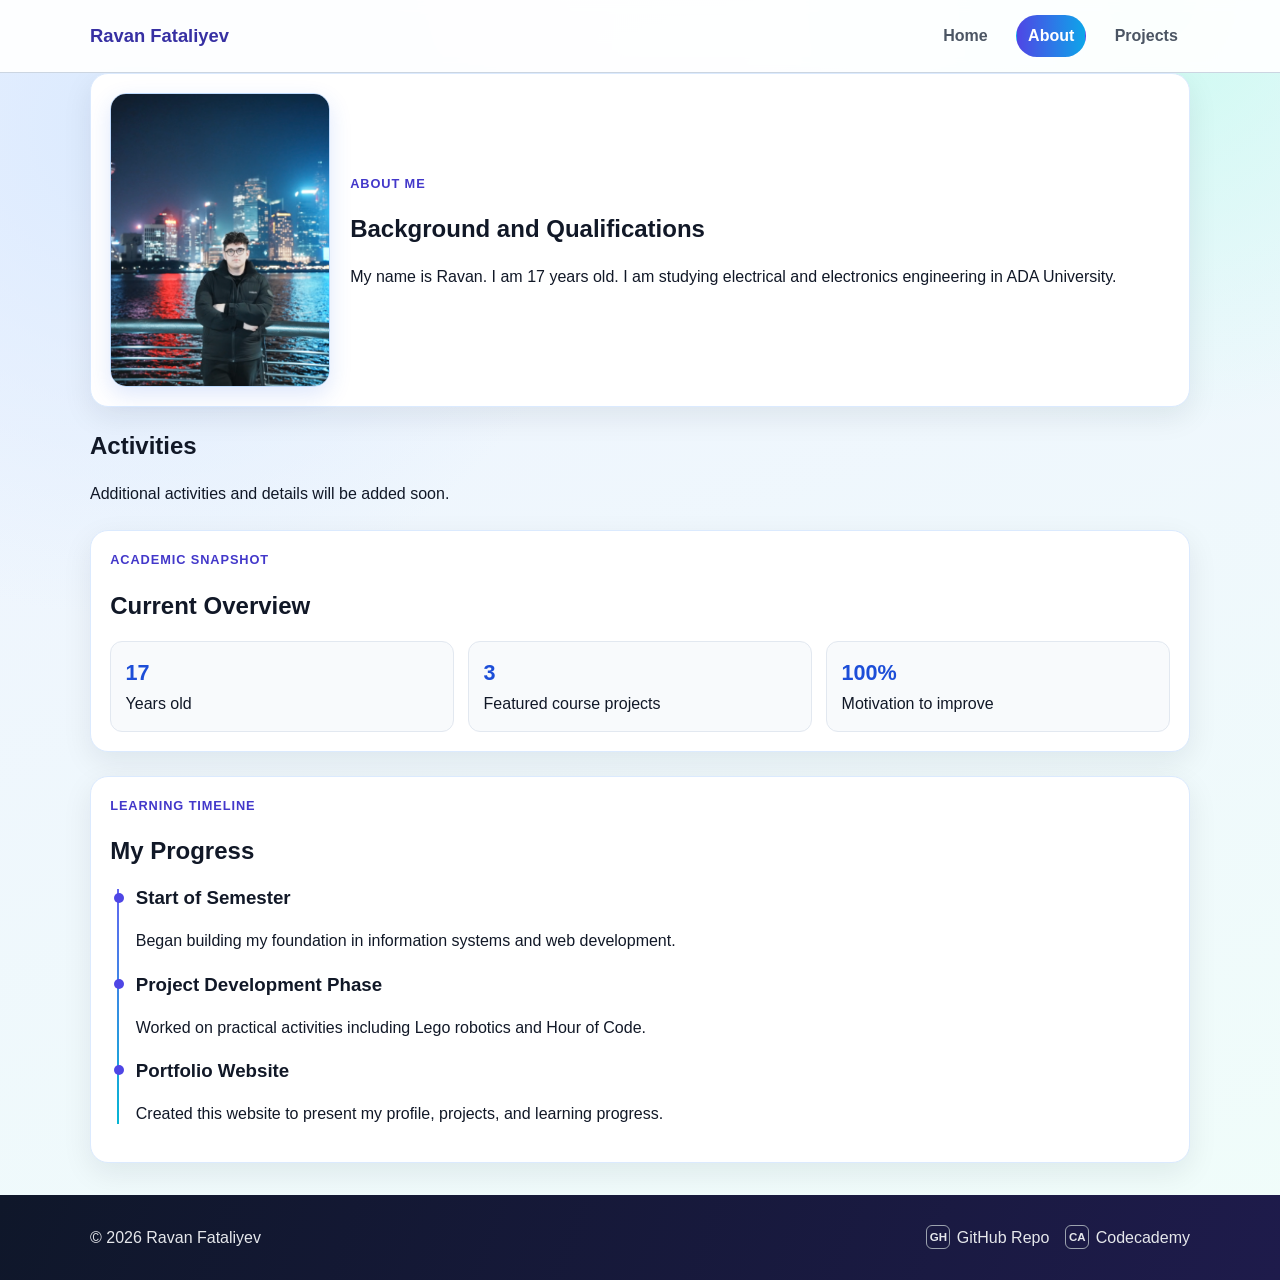
==== about.html @ 69c8acf8 "Initial website setup" ====
<!doctype html>
<html lang="en">
  <head>
    <meta charset="UTF-8" />
    <meta name="viewport" content="width=device-width, initial-scale=1.0" />
    <title>About | Ravan Fataliyev</title>
    <meta
      name="description"
      content="About page for a personal SITE 1101 portfolio."
    />
    <link rel="stylesheet" href="css/styles.css" />
    <script defer src="js/main.js"></script>
  </head>
  <body>
    <a class="skip-link" href="#main-content">Skip to content</a>
    <header class="site-header">
      <div class="container nav-wrap">
        <a class="brand" href="index.html">Ravan Fataliyev</a>
        <button class="menu-toggle" aria-expanded="false" aria-controls="site-nav">
          Menu
        </button>
        <nav id="site-nav" class="site-nav" aria-label="Primary Navigation">
          <a href="index.html">Home</a>
          <a class="active" href="about.html">About</a>
          <a href="projects.html">Projects</a>
        </nav>
      </div>
    </header>

    <main id="main-content" class="container stack">
      <section class="section-card about-intro">
        <div class="about-intro-grid">
          <img
            class="about-photo"
            src="assets/images/photo-ravan.png"
            alt="Ravan Fataliyev"
          />
          <div>
            <p class="eyebrow">About Me</p>
            <h1>Background and Qualifications</h1>
            <p>
              My name is Ravan. I am 17 years old. I am studying electrical and
              electronics engineering in ADA University.
            </p>
          </div>
        </div>
      </section>

      <section>
        <h2>Activities</h2>
        <p>Additional activities and details will be added soon.</p>
      </section>

      <section class="section-card">
        <p class="eyebrow">Academic Snapshot</p>
        <h2>Current Overview</h2>
        <div class="stats-grid">
          <article class="stat">
            <span class="num">17</span>
            <span>Years old</span>
          </article>
          <article class="stat">
            <span class="num">3</span>
            <span>Featured course projects</span>
          </article>
          <article class="stat">
            <span class="num">100%</span>
            <span>Motivation to improve</span>
          </article>
        </div>
      </section>

      <section class="section-card">
        <p class="eyebrow">Learning Timeline</p>
        <h2>My Progress</h2>
        <div class="timeline">
          <article class="timeline-item">
            <h3>Start of Semester</h3>
            <p>Began building my foundation in information systems and web development.</p>
          </article>
          <article class="timeline-item">
            <h3>Project Development Phase</h3>
            <p>Worked on practical activities including Lego robotics and Hour of Code.</p>
          </article>
          <article class="timeline-item">
            <h3>Portfolio Website</h3>
            <p>Created this website to present my profile, projects, and learning progress.</p>
          </article>
        </div>
      </section>
    </main>

    <footer class="site-footer">
      <div class="container footer-wrap">
        <p>© <span id="year"></span> Ravan Fataliyev</p>
        <div class="social-links" aria-label="Profile links">
          <a href="https://github.com/Ravan8F" target="_blank" rel="noreferrer">
            <span class="icon-badge" aria-hidden="true">GH</span>
            <span>GitHub Repo</span>
          </a>
          <a
            href="https://www.codecademy.com/profiles/rfataliyev26388"
            target="_blank"
            rel="noreferrer"
          >
            <span class="icon-badge" aria-hidden="true">CA</span>
            <span>Codecademy</span>
          </a>
        </div>
      </div>
    </footer>
  </body>
</html>
---- css/styles.css ----
:root {
  --bg: #eef2ff;
  --bg-soft: #f0fdfa;
  --surface: #ffffff;
  --surface-tint: #f8fafc;
  --text: #111827;
  --muted: #4b5563;
  --accent: #4f46e5;
  --accent-strong: #3730a3;
  --accent-alt: #0ea5e9;
  --accent-warm: #f59e0b;
  --border: #d1d5db;
  --radius: 14px;
  --shadow: 0 10px 30px rgba(15, 23, 42, 0.08);
}

*,
*::before,
*::after {
  box-sizing: border-box;
}

html,
body {
  margin: 0;
  padding: 0;
}

body {
  font-family: Arial, Helvetica, sans-serif;
  color: var(--text);
  background:
    radial-gradient(circle at 10% 10%, #dbeafe 0%, transparent 30%),
    radial-gradient(circle at 90% 0%, #ccfbf1 0%, transparent 25%),
    linear-gradient(160deg, var(--bg) 0%, var(--bg-soft) 100%);
  line-height: 1.6;
}

img {
  display: block;
  max-width: 100%;
  height: auto;
}

a {
  color: inherit;
}

.container {
  width: min(1100px, 92%);
  margin-inline: auto;
}

.stack > * + * {
  margin-top: 1.5rem;
}

.skip-link {
  position: absolute;
  left: -999px;
  top: 0;
  background: #111827;
  color: #fff;
  padding: 0.5rem 0.75rem;
}

.skip-link:focus {
  left: 0.5rem;
  top: 0.5rem;
  z-index: 100;
}

.site-header {
  background: rgba(255, 255, 255, 0.92);
  border-bottom: 1px solid #cbd5e1;
  backdrop-filter: blur(6px);
  position: sticky;
  top: 0;
  z-index: 20;
}

.nav-wrap {
  display: flex;
  align-items: center;
  justify-content: space-between;
  min-height: 72px;
  gap: 1rem;
}

.brand {
  text-decoration: none;
  font-size: 1.15rem;
  font-weight: 700;
  color: var(--accent-strong);
}

.site-nav {
  display: flex;
  gap: 1rem;
}

.site-nav a {
  text-decoration: none;
  color: var(--muted);
  font-weight: 600;
  padding: 0.45rem 0.7rem;
  border-radius: 999px;
  border: 1px solid transparent;
}

.site-nav a.active,
.site-nav a:hover {
  color: #fff;
  background: linear-gradient(90deg, var(--accent), var(--accent-alt));
  border-color: transparent;
}

.menu-toggle {
  display: none;
  border: 1px solid #cbd5e1;
  border-radius: 8px;
  background: #eef2ff;
  padding: 0.45rem 0.7rem;
  cursor: pointer;
}

.hero {
  display: grid;
  grid-template-columns: 280px 1fr;
  gap: 2rem;
  align-items: center;
  padding: 2rem;
  margin-top: 1.4rem;
  border-radius: 20px;
  background: linear-gradient(140deg, #ffffff 0%, #eef2ff 100%);
  border: 1px solid #dbeafe;
  box-shadow: var(--shadow);
}

.profile-photo {
  width: 100%;
  border-radius: 20px;
  border: 1px solid #bfdbfe;
  background: #e5e7eb;
  box-shadow: 0 8px 22px rgba(37, 99, 235, 0.2);
}

.eyebrow {
  margin: 0;
  color: #4338ca;
  text-transform: uppercase;
  letter-spacing: 0.07em;
  font-size: 0.8rem;
  font-weight: 700;
}

h1,
h2,
h3 {
  line-height: 1.25;
}

.button-row {
  display: flex;
  flex-wrap: wrap;
  gap: 0.75rem;
  margin-top: 1rem;
}

.button {
  display: inline-block;
  text-decoration: none;
  border-radius: 10px;
  padding: 0.65rem 1rem;
  background: linear-gradient(90deg, var(--accent), var(--accent-alt));
  color: white;
  font-weight: 700;
  border: 0;
}

.button:hover {
  filter: brightness(0.95);
}

.button-ghost {
  background: #ffffff;
  color: var(--accent-strong);
  border: 1px solid #a5b4fc;
}

.section-card {
  background: var(--surface);
  border: 1px solid #dbeafe;
  border-radius: 18px;
  box-shadow: var(--shadow);
  padding: 1.2rem;
}

.about-intro-grid {
  display: grid;
  grid-template-columns: minmax(0, 220px) 1fr;
  gap: 1.25rem;
  align-items: center;
}

.about-photo {
  width: 100%;
  border-radius: 16px;
  border: 1px solid #bfdbfe;
  box-shadow: 0 8px 22px rgba(37, 99, 235, 0.15);
  object-fit: cover;
  aspect-ratio: 3 / 4;
}

.highlight-grid {
  margin-top: 1.2rem;
  display: grid;
  grid-template-columns: repeat(3, minmax(0, 1fr));
  gap: 1rem;
}

.highlight {
  padding: 1rem;
  border-radius: 14px;
  color: #111827;
  font-weight: 600;
}

.highlight h3 {
  margin-top: 0;
  margin-bottom: 0.5rem;
}

.highlight p {
  margin: 0;
  font-size: 0.95rem;
  font-weight: 500;
  color: #1f2937;
}

.h-indigo {
  background: linear-gradient(145deg, #e0e7ff, #eef2ff);
}

.h-cyan {
  background: linear-gradient(145deg, #cffafe, #ecfeff);
}

.h-amber {
  background: linear-gradient(145deg, #fef3c7, #fffbeb);
}

.tag-row {
  display: flex;
  flex-wrap: wrap;
  gap: 0.55rem;
}

.tag {
  display: inline-block;
  border-radius: 999px;
  border: 1px solid #c7d2fe;
  background: #eef2ff;
  color: #3730a3;
  padding: 0.24rem 0.65rem;
  font-size: 0.86rem;
  font-weight: 600;
}

.stats-grid {
  display: grid;
  grid-template-columns: repeat(3, minmax(0, 1fr));
  gap: 0.9rem;
}

.stat {
  padding: 0.9rem;
  border-radius: 12px;
  background: #f8fafc;
  border: 1px solid #e2e8f0;
}

.stat .num {
  display: block;
  font-size: 1.35rem;
  font-weight: 700;
  color: #1d4ed8;
}

.timeline {
  position: relative;
  margin-left: 0.2rem;
  padding-left: 1.4rem;
}

.timeline::before {
  content: "";
  position: absolute;
  left: 0.2rem;
  top: 0.2rem;
  bottom: 0.2rem;
  width: 2px;
  background: linear-gradient(#6366f1, #06b6d4);
}

.timeline-item {
  position: relative;
  margin-bottom: 1rem;
}

.timeline-item::before {
  content: "";
  position: absolute;
  left: -1.34rem;
  top: 0.4rem;
  width: 10px;
  height: 10px;
  border-radius: 50%;
  background: #4f46e5;
}

.card-grid {
  display: grid;
  grid-template-columns: repeat(3, minmax(0, 1fr));
  gap: 1rem;
  padding-bottom: 2rem;
}

.card {
  background: linear-gradient(170deg, #ffffff 0%, var(--surface-tint) 100%);
  border: 1px solid #cbd5e1;
  border-radius: 16px;
  overflow: hidden;
  box-shadow: var(--shadow);
}

.card img {
  width: 100%;
  aspect-ratio: 16 / 10;
  object-fit: cover;
  object-position: center;
}

.card-body {
  padding: 1rem;
}

.card h2 {
  margin-top: 0.2rem;
  margin-bottom: 0.6rem;
}

.site-footer {
  background: linear-gradient(110deg, #0f172a, #1e1b4b);
  color: #e5e7eb;
  margin-top: 2rem;
}

.footer-wrap {
  min-height: 72px;
  display: flex;
  justify-content: space-between;
  align-items: center;
  gap: 1rem;
  flex-wrap: wrap;
  padding-block: 0.85rem;
}

.social-links {
  display: flex;
  gap: 1rem;
  flex-wrap: wrap;
}

.social-links a {
  color: #e5e7eb;
  text-decoration: none;
  display: inline-flex;
  align-items: center;
  gap: 0.4rem;
}

.icon-badge {
  display: inline-grid;
  place-content: center;
  width: 1.5rem;
  height: 1.5rem;
  border: 1px solid #9ca3af;
  border-radius: 6px;
  font-size: 0.72rem;
  font-weight: 700;
}

@media (max-width: 850px) {
  .hero {
    grid-template-columns: 1fr;
  }

  .profile-photo {
    max-width: 280px;
  }

  .card-grid,
  .highlight-grid,
  .stats-grid {
    grid-template-columns: 1fr 1fr;
  }
}

@media (max-width: 640px) {
  .menu-toggle {
    display: inline-block;
  }

  .site-nav {
    position: absolute;
    top: 72px;
    left: 0;
    right: 0;
    background: #ffffff;
    border-bottom: 1px solid var(--border);
    flex-direction: column;
    padding: 0.5rem 4%;
    display: none;
  }

  .site-nav.open {
    display: flex;
  }

  .card-grid,
  .highlight-grid,
  .stats-grid {
    grid-template-columns: 1fr;
  }

  .about-intro-grid {
    grid-template-columns: 1fr;
  }

  .about-photo {
    max-width: 260px;
    margin-inline: auto;
  }
}
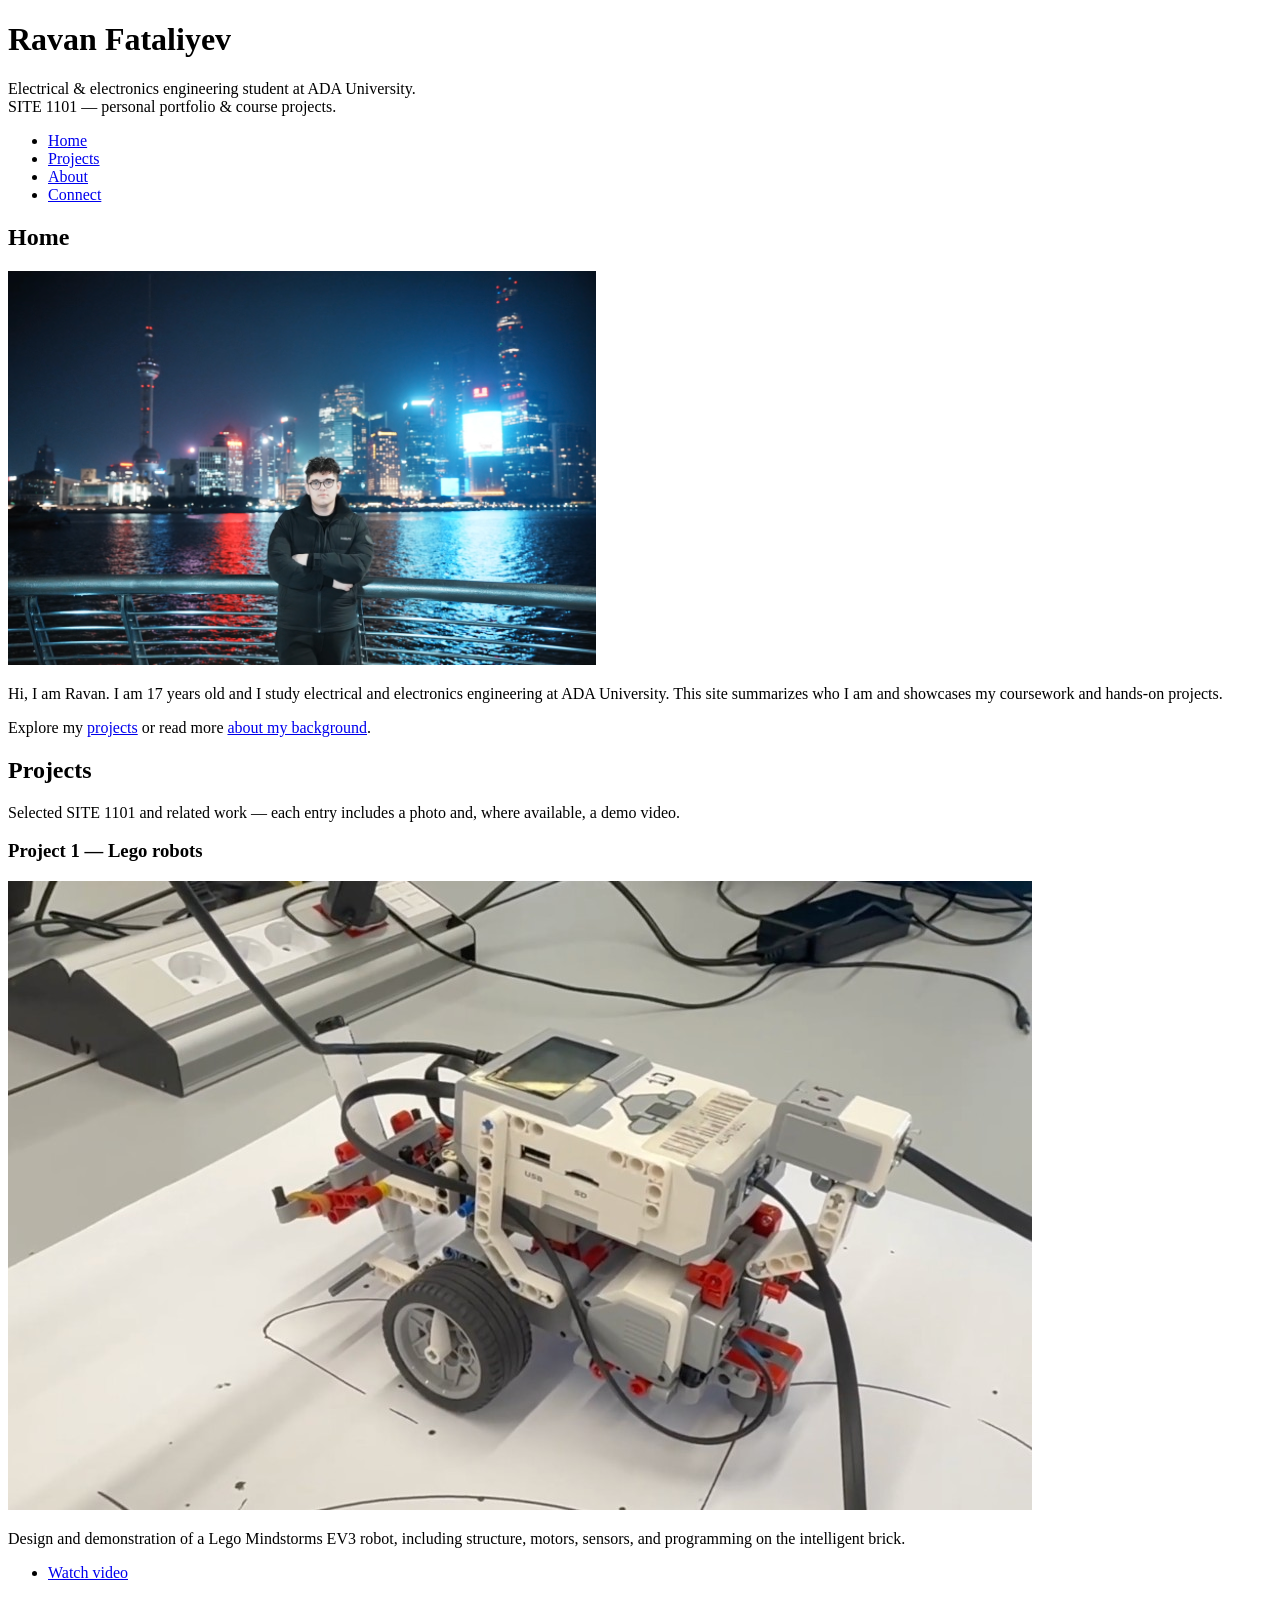
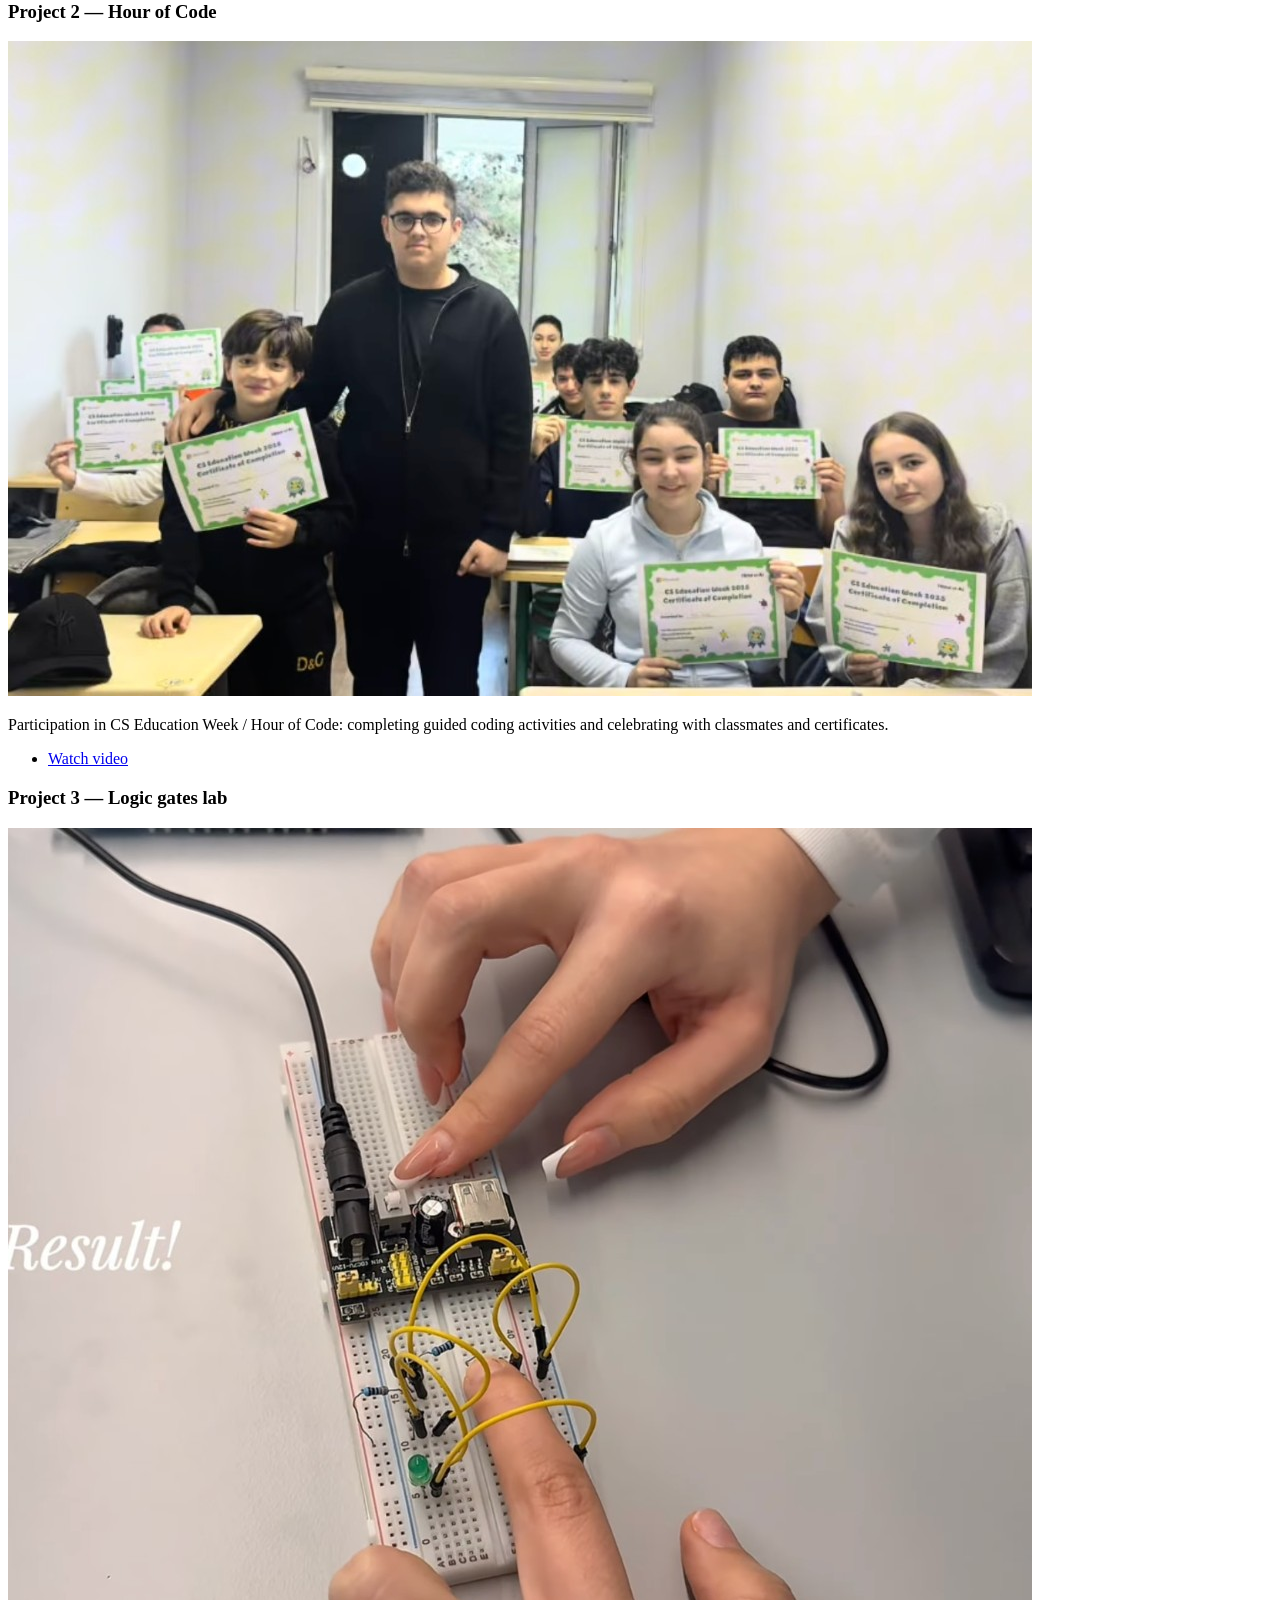
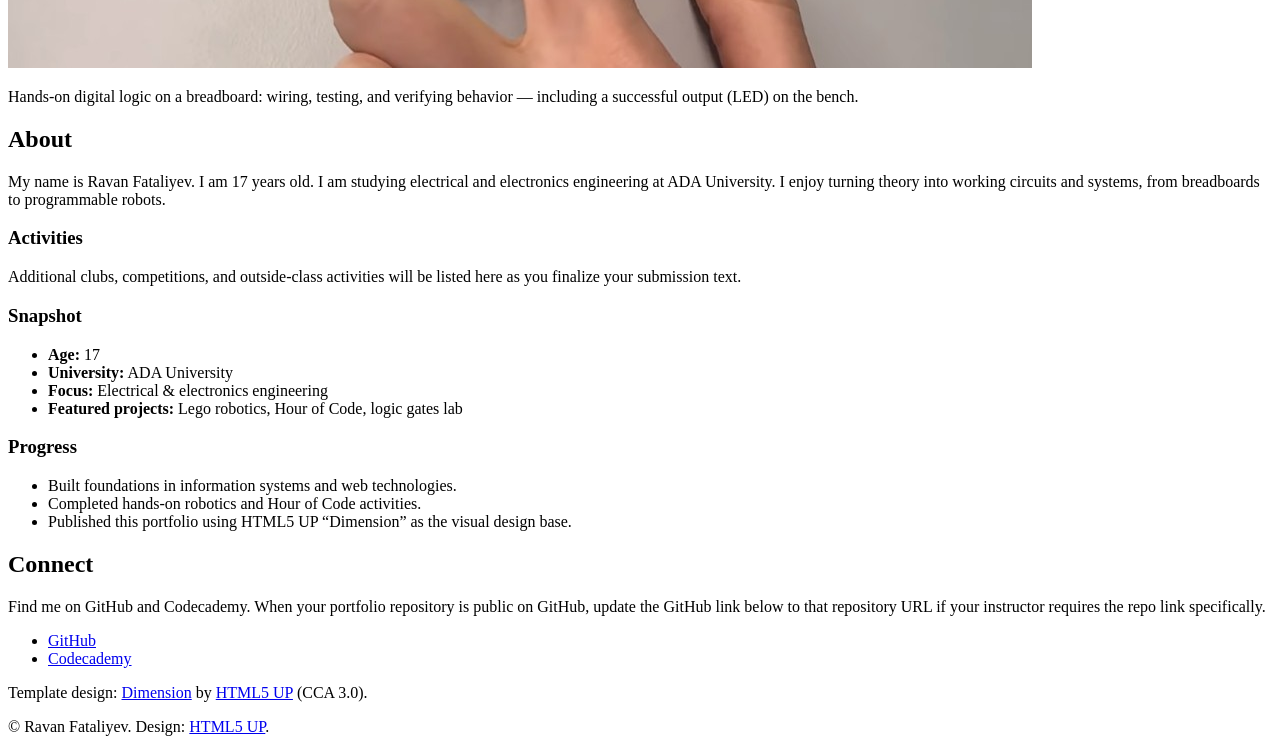
==== commit 23269c7c: "Update home page" ====
--- a/about.html
+++ b/about.html
@@ -1,113 +1,14 @@
-<!doctype html>
+<!DOCTYPE html>
 <html lang="en">
-  <head>
-    <meta charset="UTF-8" />
-    <meta name="viewport" content="width=device-width, initial-scale=1.0" />
-    <title>About | Ravan Fataliyev</title>
-    <meta
-      name="description"
-      content="About page for a personal SITE 1101 portfolio."
-    />
-    <link rel="stylesheet" href="css/styles.css" />
-    <script defer src="js/main.js"></script>
-  </head>
-  <body>
-    <a class="skip-link" href="#main-content">Skip to content</a>
-    <header class="site-header">
-      <div class="container nav-wrap">
-        <a class="brand" href="index.html">Ravan Fataliyev</a>
-        <button class="menu-toggle" aria-expanded="false" aria-controls="site-nav">
-          Menu
-        </button>
-        <nav id="site-nav" class="site-nav" aria-label="Primary Navigation">
-          <a href="index.html">Home</a>
-          <a class="active" href="about.html">About</a>
-          <a href="projects.html">Projects</a>
-        </nav>
-      </div>
-    </header>
-
-    <main id="main-content" class="container stack">
-      <section class="section-card about-intro">
-        <div class="about-intro-grid">
-          <img
-            class="about-photo"
-            src="assets/images/photo-ravan.png"
-            alt="Ravan Fataliyev"
-          />
-          <div>
-            <p class="eyebrow">About Me</p>
-            <h1>Background and Qualifications</h1>
-            <p>
-              My name is Ravan. I am 17 years old. I am studying electrical and
-              electronics engineering in ADA University.
-            </p>
-          </div>
-        </div>
-      </section>
-
-      <section>
-        <h2>Activities</h2>
-        <p>Additional activities and details will be added soon.</p>
-      </section>
-
-      <section class="section-card">
-        <p class="eyebrow">Academic Snapshot</p>
-        <h2>Current Overview</h2>
-        <div class="stats-grid">
-          <article class="stat">
-            <span class="num">17</span>
-            <span>Years old</span>
-          </article>
-          <article class="stat">
-            <span class="num">3</span>
-            <span>Featured course projects</span>
-          </article>
-          <article class="stat">
-            <span class="num">100%</span>
-            <span>Motivation to improve</span>
-          </article>
-        </div>
-      </section>
-
-      <section class="section-card">
-        <p class="eyebrow">Learning Timeline</p>
-        <h2>My Progress</h2>
-        <div class="timeline">
-          <article class="timeline-item">
-            <h3>Start of Semester</h3>
-            <p>Began building my foundation in information systems and web development.</p>
-          </article>
-          <article class="timeline-item">
-            <h3>Project Development Phase</h3>
-            <p>Worked on practical activities including Lego robotics and Hour of Code.</p>
-          </article>
-          <article class="timeline-item">
-            <h3>Portfolio Website</h3>
-            <p>Created this website to present my profile, projects, and learning progress.</p>
-          </article>
-        </div>
-      </section>
-    </main>
-
-    <footer class="site-footer">
-      <div class="container footer-wrap">
-        <p>© <span id="year"></span> Ravan Fataliyev</p>
-        <div class="social-links" aria-label="Profile links">
-          <a href="https://github.com/Ravan8F" target="_blank" rel="noreferrer">
-            <span class="icon-badge" aria-hidden="true">GH</span>
-            <span>GitHub Repo</span>
-          </a>
-          <a
-            href="https://www.codecademy.com/profiles/rfataliyev26388"
-            target="_blank"
-            rel="noreferrer"
-          >
-            <span class="icon-badge" aria-hidden="true">CA</span>
-            <span>Codecademy</span>
-          </a>
-        </div>
-      </div>
-    </footer>
-  </body>
+	<head>
+		<meta charset="utf-8" />
+		<title>About | Ravan Fataliyev</title>
+		<meta http-equiv="refresh" content="0; url=index.html#about" />
+		<script>
+			location.replace("index.html#about");
+		</script>
+	</head>
+	<body>
+		<p>Opening the About section… <a href="index.html#about">Continue</a></p>
+	</body>
 </html>
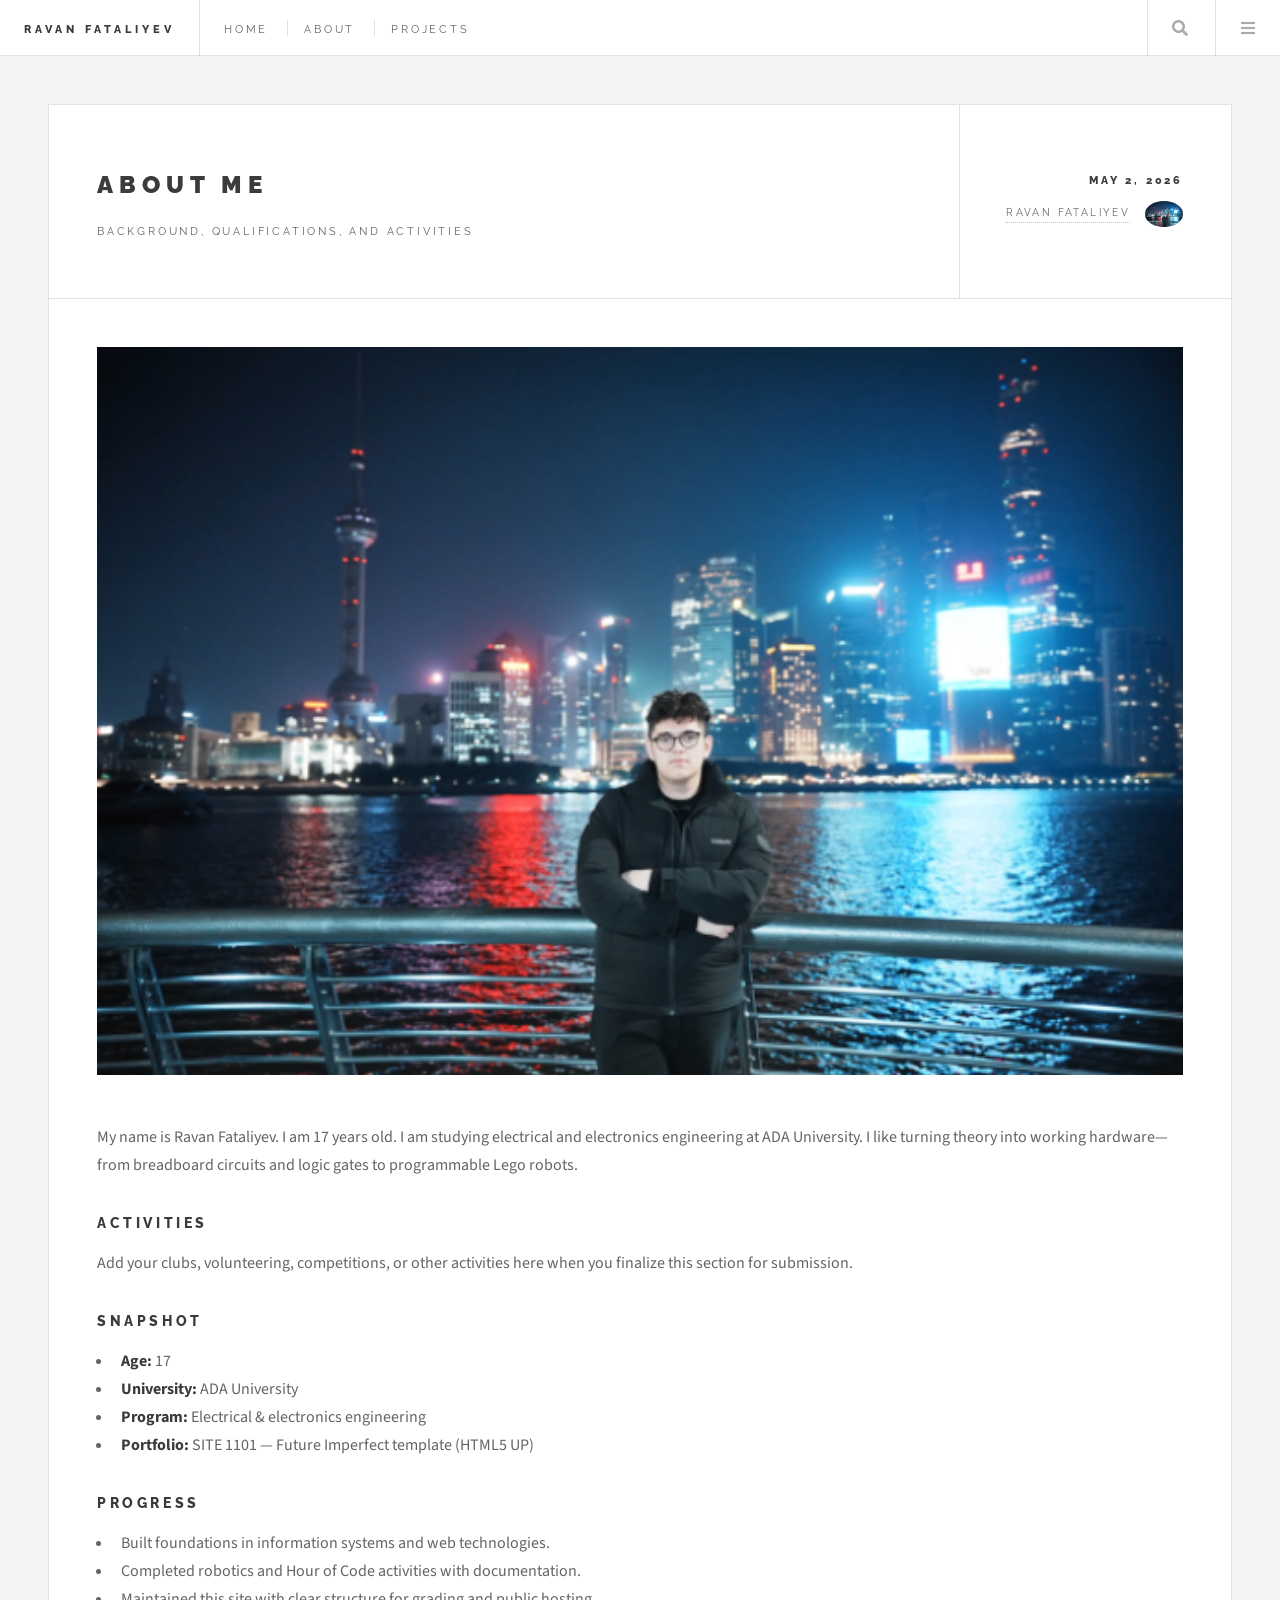
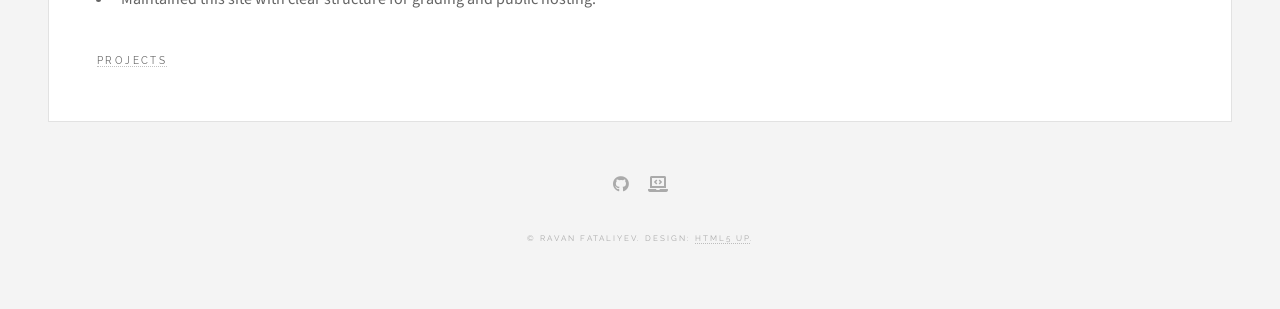
==== commit 0f8ee2ec: "Add Dimension template design" ====
--- a/about.html
+++ b/about.html
@@ -1,14 +1,160 @@
-<!DOCTYPE html>
+<!DOCTYPE HTML>
+<!--
+	Future Imperfect by HTML5 UP — html5up.net | @ajlkn — CCA 3.0
+	Content: Ravan Fataliyev — SITE 1101
+-->
 <html lang="en">
 	<head>
+		<title>Ravan Fataliyev | About</title>
 		<meta charset="utf-8" />
-		<title>About | Ravan Fataliyev</title>
-		<meta http-equiv="refresh" content="0; url=index.html#about" />
-		<script>
-			location.replace("index.html#about");
-		</script>
+		<meta name="viewport" content="width=device-width, initial-scale=1, user-scalable=no" />
+		<link rel="stylesheet" href="assets/css/main.css" />
 	</head>
-	<body>
-		<p>Opening the About section… <a href="index.html#about">Continue</a></p>
+	<body class="single is-preload">
+		<div id="wrapper">
+			<header id="header">
+				<h1><a href="index.html">Ravan Fataliyev</a></h1>
+				<nav class="links">
+					<ul>
+						<li><a href="index.html">Home</a></li>
+						<li><a href="about.html">About</a></li>
+						<li><a href="projects.html">Projects</a></li>
+					</ul>
+				</nav>
+				<nav class="main">
+					<ul>
+						<li class="search">
+							<a class="fa-search" href="#search">Search</a>
+							<form id="search" method="get" action="#">
+								<input type="text" name="query" placeholder="Search" />
+							</form>
+						</li>
+						<li class="menu">
+							<a class="fa-bars" href="#menu">Menu</a>
+						</li>
+					</ul>
+				</nav>
+			</header>
+
+			<section id="menu">
+				<section>
+					<form class="search" method="get" action="#">
+						<input type="text" name="query" placeholder="Search" />
+					</form>
+				</section>
+				<section>
+					<ul class="links">
+						<li>
+							<a href="index.html">
+								<h3>Home</h3>
+								<p>Profile and introduction</p>
+							</a>
+						</li>
+						<li>
+							<a href="about.html">
+								<h3>About</h3>
+								<p>Background and activities</p>
+							</a>
+						</li>
+						<li>
+							<a href="projects.html">
+								<h3>Projects</h3>
+								<p>Course work and media</p>
+							</a>
+						</li>
+						<li>
+							<a href="https://github.com/Ravan8F" target="_blank" rel="noopener noreferrer">
+								<h3>GitHub</h3>
+								<p>Profile and repositories</p>
+							</a>
+						</li>
+					</ul>
+				</section>
+				<section>
+					<ul class="actions stacked">
+						<li>
+							<a href="https://www.codecademy.com/profiles/rfataliyev26388" class="button large fit" target="_blank" rel="noopener noreferrer"
+								>Codecademy profile</a
+							>
+						</li>
+					</ul>
+				</section>
+			</section>
+
+			<div id="main">
+				<article class="post">
+					<header>
+						<div class="title">
+							<h2><a href="about.html">About me</a></h2>
+							<p>Background, qualifications, and activities</p>
+						</div>
+						<div class="meta">
+							<time class="published" datetime="2026-05-02">May 2, 2026</time>
+							<a href="about.html" class="author"
+								><span class="name">Ravan Fataliyev</span><img src="assets/images/photo-ravan.png" alt=""
+							/></a>
+						</div>
+					</header>
+					<span class="image featured"><img src="assets/images/photo-ravan.png" alt="Ravan Fataliyev" /></span>
+					<p>
+						My name is Ravan Fataliyev. I am 17 years old. I am studying electrical and electronics engineering
+						at ADA University. I like turning theory into working hardware—from breadboard circuits and logic
+						gates to programmable Lego robots.
+					</p>
+					<h3>Activities</h3>
+					<p>
+						Add your clubs, volunteering, competitions, or other activities here when you finalize this section
+						for submission.
+					</p>
+					<h3>Snapshot</h3>
+					<ul>
+						<li><strong>Age:</strong> 17</li>
+						<li><strong>University:</strong> ADA University</li>
+						<li><strong>Program:</strong> Electrical &amp; electronics engineering</li>
+						<li><strong>Portfolio:</strong> SITE 1101 — Future Imperfect template (HTML5 UP)</li>
+					</ul>
+					<h3>Progress</h3>
+					<ul>
+						<li>Built foundations in information systems and web technologies.</li>
+						<li>Completed robotics and Hour of Code activities with documentation.</li>
+						<li>Maintained this site with clear structure for grading and public hosting.</li>
+					</ul>
+					<footer>
+						<ul class="stats">
+							<li><a href="projects.html">Projects</a></li>
+						</ul>
+					</footer>
+				</article>
+			</div>
+
+			<section id="footer">
+				<ul class="icons">
+					<li>
+						<a href="https://github.com/Ravan8F" class="icon brands fa-github" target="_blank" rel="noopener noreferrer"
+							><span class="label">GitHub</span></a
+						>
+					</li>
+					<li>
+						<a
+							href="https://www.codecademy.com/profiles/rfataliyev26388"
+							class="icon solid fa-laptop-code"
+							target="_blank"
+							rel="noopener noreferrer"
+							><span class="label">Codecademy</span></a
+						>
+					</li>
+				</ul>
+				<p class="copyright">
+					&copy; Ravan Fataliyev. Design:
+					<a href="https://html5up.net/future-imperfect" target="_blank" rel="noopener noreferrer">HTML5 UP</a>.
+				</p>
+			</section>
+		</div>
+
+		<script src="assets/js/jquery.min.js"></script>
+		<script src="assets/js/browser.min.js"></script>
+		<script src="assets/js/breakpoints.min.js"></script>
+		<script src="assets/js/util.js"></script>
+		<script src="assets/js/main.js"></script>
 	</body>
 </html>
--- a/assets/css/main.css
+++ b/assets/css/main.css
@@ -0,0 +1,3611 @@
+@import url(fontawesome-all.min.css);
+@import url("https://fonts.googleapis.com/css?family=Source+Sans+Pro:400,700|Raleway:400,800,900");
+
+/*
+	Future Imperfect by HTML5 UP
+	html5up.net | @ajlkn
+	Free for personal and commercial use under the CCA 3.0 license (html5up.net/license)
+*/
+
+html, body, div, span, applet, object,
+iframe, h1, h2, h3, h4, h5, h6, p, blockquote,
+pre, a, abbr, acronym, address, big, cite,
+code, del, dfn, em, img, ins, kbd, q, s, samp,
+small, strike, strong, sub, sup, tt, var, b,
+u, i, center, dl, dt, dd, ol, ul, li, fieldset,
+form, label, legend, table, caption, tbody,
+tfoot, thead, tr, th, td, article, aside,
+canvas, details, embed, figure, figcaption,
+footer, header, hgroup, menu, nav, output, ruby,
+section, summary, time, mark, audio, video {
+	margin: 0;
+	padding: 0;
+	border: 0;
+	font-size: 100%;
+	font: inherit;
+	vertical-align: baseline;}
+
+article, aside, details, figcaption, figure,
+footer, header, hgroup, menu, nav, section {
+	display: block;}
+
+body {
+	line-height: 1;
+}
+
+ol, ul {
+	list-style: none;
+}
+
+blockquote, q {
+	quotes: none;
+}
+
+	blockquote:before, blockquote:after, q:before, q:after {
+		content: '';
+		content: none;
+	}
+
+table {
+	border-collapse: collapse;
+	border-spacing: 0;
+}
+
+body {
+	-webkit-text-size-adjust: none;
+}
+
+mark {
+	background-color: transparent;
+	color: inherit;
+}
+
+input::-moz-focus-inner {
+	border: 0;
+	padding: 0;
+}
+
+input, select, textarea {
+	-moz-appearance: none;
+	-webkit-appearance: none;
+	-ms-appearance: none;
+	appearance: none;
+}
+
+/* Basic */
+
+	@-ms-viewport {
+		width: device-width;
+	}
+
+	body {
+		-ms-overflow-style: scrollbar;
+	}
+
+	@media screen and (max-width: 480px) {
+
+		html, body {
+			min-width: 320px;
+		}
+
+	}
+
+	html {
+		box-sizing: border-box;
+	}
+
+	*, *:before, *:after {
+		box-sizing: inherit;
+	}
+
+	body {
+		background: #f4f4f4;
+	}
+
+		body.is-preload *, body.is-preload *:before, body.is-preload *:after {
+			-moz-animation: none !important;
+			-webkit-animation: none !important;
+			-ms-animation: none !important;
+			animation: none !important;
+			-moz-transition: none !important;
+			-webkit-transition: none !important;
+			-ms-transition: none !important;
+			transition: none !important;
+		}
+
+/* Type */
+
+	body, input, select, textarea {
+		color: #646464;
+		font-family: "Source Sans Pro", Helvetica, sans-serif;
+		font-size: 14pt;
+		font-weight: 400;
+		line-height: 1.75;
+	}
+
+		@media screen and (max-width: 1680px) {
+
+			body, input, select, textarea {
+				font-size: 12pt;
+			}
+
+		}
+
+		@media screen and (max-width: 1280px) {
+
+			body, input, select, textarea {
+				font-size: 12pt;
+			}
+
+		}
+
+		@media screen and (max-width: 980px) {
+
+			body, input, select, textarea {
+				font-size: 12pt;
+			}
+
+		}
+
+		@media screen and (max-width: 736px) {
+
+			body, input, select, textarea {
+				font-size: 12pt;
+			}
+
+		}
+
+		@media screen and (max-width: 480px) {
+
+			body, input, select, textarea {
+				font-size: 12pt;
+			}
+
+		}
+
+	a {
+		-moz-transition: color 0.2s ease, border-bottom-color 0.2s ease;
+		-webkit-transition: color 0.2s ease, border-bottom-color 0.2s ease;
+		-ms-transition: color 0.2s ease, border-bottom-color 0.2s ease;
+		transition: color 0.2s ease, border-bottom-color 0.2s ease;
+		border-bottom: dotted 1px rgba(160, 160, 160, 0.65);
+		color: inherit;
+		text-decoration: none;
+	}
+
+		a:before {
+			-moz-transition: color 0.2s ease;
+			-webkit-transition: color 0.2s ease;
+			-ms-transition: color 0.2s ease;
+			transition: color 0.2s ease;
+		}
+
+		a:hover {
+			border-bottom-color: transparent;
+			color: #2ebaae !important;
+		}
+
+			a:hover:before {
+				color: #2ebaae !important;
+			}
+
+	strong, b {
+		color: #3c3b3b;
+		font-weight: 700;
+	}
+
+	em, i {
+		font-style: italic;
+	}
+
+	p {
+		margin: 0 0 2em 0;
+	}
+
+	h1, h2, h3, h4, h5, h6 {
+		color: #3c3b3b;
+		font-family: "Raleway", Helvetica, sans-serif;
+		font-weight: 800;
+		letter-spacing: 0.25em;
+		line-height: 1.65;
+		margin: 0 0 1em 0;
+		text-transform: uppercase;
+	}
+
+		h1 a, h2 a, h3 a, h4 a, h5 a, h6 a {
+			color: inherit;
+			border-bottom: 0;
+		}
+
+	h2 {
+		font-size: 1.1em;
+	}
+
+	h3 {
+		font-size: 0.9em;
+	}
+
+	h4 {
+		font-size: 0.7em;
+	}
+
+	h5 {
+		font-size: 0.7em;
+	}
+
+	h6 {
+		font-size: 0.7em;
+	}
+
+	sub {
+		font-size: 0.8em;
+		position: relative;
+		top: 0.5em;
+	}
+
+	sup {
+		font-size: 0.8em;
+		position: relative;
+		top: -0.5em;
+	}
+
+	blockquote {
+		border-left: solid 4px rgba(160, 160, 160, 0.3);
+		font-style: italic;
+		margin: 0 0 2em 0;
+		padding: 0.5em 0 0.5em 2em;
+	}
+
+	code {
+		background: rgba(160, 160, 160, 0.075);
+		border: solid 1px rgba(160, 160, 160, 0.3);
+		font-family: "Courier New", monospace;
+		font-size: 0.9em;
+		margin: 0 0.25em;
+		padding: 0.25em 0.65em;
+	}
+
+	pre {
+		-webkit-overflow-scrolling: touch;
+		font-family: "Courier New", monospace;
+		font-size: 0.9em;
+		margin: 0 0 2em 0;
+	}
+
+		pre code {
+			display: block;
+			line-height: 1.75em;
+			padding: 1em 1.5em;
+			overflow-x: auto;
+		}
+
+	hr {
+		border: 0;
+		border-bottom: solid 1px rgba(160, 160, 160, 0.3);
+		margin: 2em 0;
+	}
+
+		hr.major {
+			margin: 3em 0;
+		}
+
+	.align-left {
+		text-align: left;
+	}
+
+	.align-center {
+		text-align: center;
+	}
+
+	.align-right {
+		text-align: right;
+	}
+
+/* Row */
+
+	.row {
+		display: flex;
+		flex-wrap: wrap;
+		box-sizing: border-box;
+		align-items: stretch;
+	}
+
+		.row > * {
+			box-sizing: border-box;
+		}
+
+		.row.gtr-uniform > * > :last-child {
+			margin-bottom: 0;
+		}
+
+		.row.aln-left {
+			justify-content: flex-start;
+		}
+
+		.row.aln-center {
+			justify-content: center;
+		}
+
+		.row.aln-right {
+			justify-content: flex-end;
+		}
+
+		.row.aln-top {
+			align-items: flex-start;
+		}
+
+		.row.aln-middle {
+			align-items: center;
+		}
+
+		.row.aln-bottom {
+			align-items: flex-end;
+		}
+
+		.row > .imp {
+			order: -1;
+		}
+
+		.row > .col-1 {
+			width: 8.33333%;
+		}
+
+		.row > .off-1 {
+			margin-left: 8.33333%;
+		}
+
+		.row > .col-2 {
+			width: 16.66667%;
+		}
+
+		.row > .off-2 {
+			margin-left: 16.66667%;
+		}
+
+		.row > .col-3 {
+			width: 25%;
+		}
+
+		.row > .off-3 {
+			margin-left: 25%;
+		}
+
+		.row > .col-4 {
+			width: 33.33333%;
+		}
+
+		.row > .off-4 {
+			margin-left: 33.33333%;
+		}
+
+		.row > .col-5 {
+			width: 41.66667%;
+		}
+
+		.row > .off-5 {
+			margin-left: 41.66667%;
+		}
+
+		.row > .col-6 {
+			width: 50%;
+		}
+
+		.row > .off-6 {
+			margin-left: 50%;
+		}
+
+		.row > .col-7 {
+			width: 58.33333%;
+		}
+
+		.row > .off-7 {
+			margin-left: 58.33333%;
+		}
+
+		.row > .col-8 {
+			width: 66.66667%;
+		}
+
+		.row > .off-8 {
+			margin-left: 66.66667%;
+		}
+
+		.row > .col-9 {
+			width: 75%;
+		}
+
+		.row > .off-9 {
+			margin-left: 75%;
+		}
+
+		.row > .col-10 {
+			width: 83.33333%;
+		}
+
+		.row > .off-10 {
+			margin-left: 83.33333%;
+		}
+
+		.row > .col-11 {
+			width: 91.66667%;
+		}
+
+		.row > .off-11 {
+			margin-left: 91.66667%;
+		}
+
+		.row > .col-12 {
+			width: 100%;
+		}
+
+		.row > .off-12 {
+			margin-left: 100%;
+		}
+
+		.row.gtr-0 {
+			margin-top: 0;
+			margin-left: 0em;
+		}
+
+			.row.gtr-0 > * {
+				padding: 0 0 0 0em;
+			}
+
+			.row.gtr-0.gtr-uniform {
+				margin-top: 0em;
+			}
+
+				.row.gtr-0.gtr-uniform > * {
+					padding-top: 0em;
+				}
+
+		.row.gtr-25 {
+			margin-top: 0;
+			margin-left: -0.25em;
+		}
+
+			.row.gtr-25 > * {
+				padding: 0 0 0 0.25em;
+			}
+
+			.row.gtr-25.gtr-uniform {
+				margin-top: -0.25em;
+			}
+
+				.row.gtr-25.gtr-uniform > * {
+					padding-top: 0.25em;
+				}
+
+		.row.gtr-50 {
+			margin-top: 0;
+			margin-left: -0.5em;
+		}
+
+			.row.gtr-50 > * {
+				padding: 0 0 0 0.5em;
+			}
+
+			.row.gtr-50.gtr-uniform {
+				margin-top: -0.5em;
+			}
+
+				.row.gtr-50.gtr-uniform > * {
+					padding-top: 0.5em;
+				}
+
+		.row {
+			margin-top: 0;
+			margin-left: -1em;
+		}
+
+			.row > * {
+				padding: 0 0 0 1em;
+			}
+
+			.row.gtr-uniform {
+				margin-top: -1em;
+			}
+
+				.row.gtr-uniform > * {
+					padding-top: 1em;
+				}
+
+		.row.gtr-150 {
+			margin-top: 0;
+			margin-left: -1.5em;
+		}
+
+			.row.gtr-150 > * {
+				padding: 0 0 0 1.5em;
+			}
+
+			.row.gtr-150.gtr-uniform {
+				margin-top: -1.5em;
+			}
+
+				.row.gtr-150.gtr-uniform > * {
+					padding-top: 1.5em;
+				}
+
+		.row.gtr-200 {
+			margin-top: 0;
+			margin-left: -2em;
+		}
+
+			.row.gtr-200 > * {
+				padding: 0 0 0 2em;
+			}
+
+			.row.gtr-200.gtr-uniform {
+				margin-top: -2em;
+			}
+
+				.row.gtr-200.gtr-uniform > * {
+					padding-top: 2em;
+				}
+
+		@media screen and (max-width: 1680px) {
+
+			.row {
+				display: flex;
+				flex-wrap: wrap;
+				box-sizing: border-box;
+				align-items: stretch;
+			}
+
+				.row > * {
+					box-sizing: border-box;
+				}
+
+				.row.gtr-uniform > * > :last-child {
+					margin-bottom: 0;
+				}
+
+				.row.aln-left {
+					justify-content: flex-start;
+				}
+
+				.row.aln-center {
+					justify-content: center;
+				}
+
+				.row.aln-right {
+					justify-content: flex-end;
+				}
+
+				.row.aln-top {
+					align-items: flex-start;
+				}
+
+				.row.aln-middle {
+					align-items: center;
+				}
+
+				.row.aln-bottom {
+					align-items: flex-end;
+				}
+
+				.row > .imp-xlarge {
+					order: -1;
+				}
+
+				.row > .col-1-xlarge {
+					width: 8.33333%;
+				}
+
+				.row > .off-1-xlarge {
+					margin-left: 8.33333%;
+				}
+
+				.row > .col-2-xlarge {
+					width: 16.66667%;
+				}
+
+				.row > .off-2-xlarge {
+					margin-left: 16.66667%;
+				}
+
+				.row > .col-3-xlarge {
+					width: 25%;
+				}
+
+				.row > .off-3-xlarge {
+					margin-left: 25%;
+				}
+
+				.row > .col-4-xlarge {
+					width: 33.33333%;
+				}
+
+				.row > .off-4-xlarge {
+					margin-left: 33.33333%;
+				}
+
+				.row > .col-5-xlarge {
+					width: 41.66667%;
+				}
+
+				.row > .off-5-xlarge {
+					margin-left: 41.66667%;
+				}
+
+				.row > .col-6-xlarge {
+					width: 50%;
+				}
+
+				.row > .off-6-xlarge {
+					margin-left: 50%;
+				}
+
+				.row > .col-7-xlarge {
+					width: 58.33333%;
+				}
+
+				.row > .off-7-xlarge {
+					margin-left: 58.33333%;
+				}
+
+				.row > .col-8-xlarge {
+					width: 66.66667%;
+				}
+
+				.row > .off-8-xlarge {
+					margin-left: 66.66667%;
+				}
+
+				.row > .col-9-xlarge {
+					width: 75%;
+				}
+
+				.row > .off-9-xlarge {
+					margin-left: 75%;
+				}
+
+				.row > .col-10-xlarge {
+					width: 83.33333%;
+				}
+
+				.row > .off-10-xlarge {
+					margin-left: 83.33333%;
+				}
+
+				.row > .col-11-xlarge {
+					width: 91.66667%;
+				}
+
+				.row > .off-11-xlarge {
+					margin-left: 91.66667%;
+				}
+
+				.row > .col-12-xlarge {
+					width: 100%;
+				}
+
+				.row > .off-12-xlarge {
+					margin-left: 100%;
+				}
+
+				.row.gtr-0 {
+					margin-top: 0;
+					margin-left: 0em;
+				}
+
+					.row.gtr-0 > * {
+						padding: 0 0 0 0em;
+					}
+
+					.row.gtr-0.gtr-uniform {
+						margin-top: 0em;
+					}
+
+						.row.gtr-0.gtr-uniform > * {
+							padding-top: 0em;
+						}
+
+				.row.gtr-25 {
+					margin-top: 0;
+					margin-left: -0.25em;
+				}
+
+					.row.gtr-25 > * {
+						padding: 0 0 0 0.25em;
+					}
+
+					.row.gtr-25.gtr-uniform {
+						margin-top: -0.25em;
+					}
+
+						.row.gtr-25.gtr-uniform > * {
+							padding-top: 0.25em;
+						}
+
+				.row.gtr-50 {
+					margin-top: 0;
+					margin-left: -0.5em;
+				}
+
+					.row.gtr-50 > * {
+						padding: 0 0 0 0.5em;
+					}
+
+					.row.gtr-50.gtr-uniform {
+						margin-top: -0.5em;
+					}
+
+						.row.gtr-50.gtr-uniform > * {
+							padding-top: 0.5em;
+						}
+
+				.row {
+					margin-top: 0;
+					margin-left: -1em;
+				}
+
+					.row > * {
+						padding: 0 0 0 1em;
+					}
+
+					.row.gtr-uniform {
+						margin-top: -1em;
+					}
+
+						.row.gtr-uniform > * {
+							padding-top: 1em;
+						}
+
+				.row.gtr-150 {
+					margin-top: 0;
+					margin-left: -1.5em;
+				}
+
+					.row.gtr-150 > * {
+						padding: 0 0 0 1.5em;
+					}
+
+					.row.gtr-150.gtr-uniform {
+						margin-top: -1.5em;
+					}
+
+						.row.gtr-150.gtr-uniform > * {
+							padding-top: 1.5em;
+						}
+
+				.row.gtr-200 {
+					margin-top: 0;
+					margin-left: -2em;
+				}
+
+					.row.gtr-200 > * {
+						padding: 0 0 0 2em;
+					}
+
+					.row.gtr-200.gtr-uniform {
+						margin-top: -2em;
+					}
+
+						.row.gtr-200.gtr-uniform > * {
+							padding-top: 2em;
+						}
+
+		}
+
+		@media screen and (max-width: 1280px) {
+
+			.row {
+				display: flex;
+				flex-wrap: wrap;
+				box-sizing: border-box;
+				align-items: stretch;
+			}
+
+				.row > * {
+					box-sizing: border-box;
+				}
+
+				.row.gtr-uniform > * > :last-child {
+					margin-bottom: 0;
+				}
+
+				.row.aln-left {
+					justify-content: flex-start;
+				}
+
+				.row.aln-center {
+					justify-content: center;
+				}
+
+				.row.aln-right {
+					justify-content: flex-end;
+				}
+
+				.row.aln-top {
+					align-items: flex-start;
+				}
+
+				.row.aln-middle {
+					align-items: center;
+				}
+
+				.row.aln-bottom {
+					align-items: flex-end;
+				}
+
+				.row > .imp-large {
+					order: -1;
+				}
+
+				.row > .col-1-large {
+					width: 8.33333%;
+				}
+
+				.row > .off-1-large {
+					margin-left: 8.33333%;
+				}
+
+				.row > .col-2-large {
+					width: 16.66667%;
+				}
+
+				.row > .off-2-large {
+					margin-left: 16.66667%;
+				}
+
+				.row > .col-3-large {
+					width: 25%;
+				}
+
+				.row > .off-3-large {
+					margin-left: 25%;
+				}
+
+				.row > .col-4-large {
+					width: 33.33333%;
+				}
+
+				.row > .off-4-large {
+					margin-left: 33.33333%;
+				}
+
+				.row > .col-5-large {
+					width: 41.66667%;
+				}
+
+				.row > .off-5-large {
+					margin-left: 41.66667%;
+				}
+
+				.row > .col-6-large {
+					width: 50%;
+				}
+
+				.row > .off-6-large {
+					margin-left: 50%;
+				}
+
+				.row > .col-7-large {
+					width: 58.33333%;
+				}
+
+				.row > .off-7-large {
+					margin-left: 58.33333%;
+				}
+
+				.row > .col-8-large {
+					width: 66.66667%;
+				}
+
+				.row > .off-8-large {
+					margin-left: 66.66667%;
+				}
+
+				.row > .col-9-large {
+					width: 75%;
+				}
+
+				.row > .off-9-large {
+					margin-left: 75%;
+				}
+
+				.row > .col-10-large {
+					width: 83.33333%;
+				}
+
+				.row > .off-10-large {
+					margin-left: 83.33333%;
+				}
+
+				.row > .col-11-large {
+					width: 91.66667%;
+				}
+
+				.row > .off-11-large {
+					margin-left: 91.66667%;
+				}
+
+				.row > .col-12-large {
+					width: 100%;
+				}
+
+				.row > .off-12-large {
+					margin-left: 100%;
+				}
+
+				.row.gtr-0 {
+					margin-top: 0;
+					margin-left: 0em;
+				}
+
+					.row.gtr-0 > * {
+						padding: 0 0 0 0em;
+					}
+
+					.row.gtr-0.gtr-uniform {
+						margin-top: 0em;
+					}
+
+						.row.gtr-0.gtr-uniform > * {
+							padding-top: 0em;
+						}
+
+				.row.gtr-25 {
+					margin-top: 0;
+					margin-left: -0.25em;
+				}
+
+					.row.gtr-25 > * {
+						padding: 0 0 0 0.25em;
+					}
+
+					.row.gtr-25.gtr-uniform {
+						margin-top: -0.25em;
+					}
+
+						.row.gtr-25.gtr-uniform > * {
+							padding-top: 0.25em;
+						}
+
+				.row.gtr-50 {
+					margin-top: 0;
+					margin-left: -0.5em;
+				}
+
+					.row.gtr-50 > * {
+						padding: 0 0 0 0.5em;
+					}
+
+					.row.gtr-50.gtr-uniform {
+						margin-top: -0.5em;
+					}
+
+						.row.gtr-50.gtr-uniform > * {
+							padding-top: 0.5em;
+						}
+
+				.row {
+					margin-top: 0;
+					margin-left: -1em;
+				}
+
+					.row > * {
+						padding: 0 0 0 1em;
+					}
+
+					.row.gtr-uniform {
+						margin-top: -1em;
+					}
+
+						.row.gtr-uniform > * {
+							padding-top: 1em;
+						}
+
+				.row.gtr-150 {
+					margin-top: 0;
+					margin-left: -1.5em;
+				}
+
+					.row.gtr-150 > * {
+						padding: 0 0 0 1.5em;
+					}
+
+					.row.gtr-150.gtr-uniform {
+						margin-top: -1.5em;
+					}
+
+						.row.gtr-150.gtr-uniform > * {
+							padding-top: 1.5em;
+						}
+
+				.row.gtr-200 {
+					margin-top: 0;
+					margin-left: -2em;
+				}
+
+					.row.gtr-200 > * {
+						padding: 0 0 0 2em;
+					}
+
+					.row.gtr-200.gtr-uniform {
+						margin-top: -2em;
+					}
+
+						.row.gtr-200.gtr-uniform > * {
+							padding-top: 2em;
+						}
+
+		}
+
+		@media screen and (max-width: 980px) {
+
+			.row {
+				display: flex;
+				flex-wrap: wrap;
+				box-sizing: border-box;
+				align-items: stretch;
+			}
+
+				.row > * {
+					box-sizing: border-box;
+				}
+
+				.row.gtr-uniform > * > :last-child {
+					margin-bottom: 0;
+				}
+
+				.row.aln-left {
+					justify-content: flex-start;
+				}
+
+				.row.aln-center {
+					justify-content: center;
+				}
+
+				.row.aln-right {
+					justify-content: flex-end;
+				}
+
+				.row.aln-top {
+					align-items: flex-start;
+				}
+
+				.row.aln-middle {
+					align-items: center;
+				}
+
+				.row.aln-bottom {
+					align-items: flex-end;
+				}
+
+				.row > .imp-medium {
+					order: -1;
+				}
+
+				.row > .col-1-medium {
+					width: 8.33333%;
+				}
+
+				.row > .off-1-medium {
+					margin-left: 8.33333%;
+				}
+
+				.row > .col-2-medium {
+					width: 16.66667%;
+				}
+
+				.row > .off-2-medium {
+					margin-left: 16.66667%;
+				}
+
+				.row > .col-3-medium {
+					width: 25%;
+				}
+
+				.row > .off-3-medium {
+					margin-left: 25%;
+				}
+
+				.row > .col-4-medium {
+					width: 33.33333%;
+				}
+
+				.row > .off-4-medium {
+					margin-left: 33.33333%;
+				}
+
+				.row > .col-5-medium {
+					width: 41.66667%;
+				}
+
+				.row > .off-5-medium {
+					margin-left: 41.66667%;
+				}
+
+				.row > .col-6-medium {
+					width: 50%;
+				}
+
+				.row > .off-6-medium {
+					margin-left: 50%;
+				}
+
+				.row > .col-7-medium {
+					width: 58.33333%;
+				}
+
+				.row > .off-7-medium {
+					margin-left: 58.33333%;
+				}
+
+				.row > .col-8-medium {
+					width: 66.66667%;
+				}
+
+				.row > .off-8-medium {
+					margin-left: 66.66667%;
+				}
+
+				.row > .col-9-medium {
+					width: 75%;
+				}
+
+				.row > .off-9-medium {
+					margin-left: 75%;
+				}
+
+				.row > .col-10-medium {
+					width: 83.33333%;
+				}
+
+				.row > .off-10-medium {
+					margin-left: 83.33333%;
+				}
+
+				.row > .col-11-medium {
+					width: 91.66667%;
+				}
+
+				.row > .off-11-medium {
+					margin-left: 91.66667%;
+				}
+
+				.row > .col-12-medium {
+					width: 100%;
+				}
+
+				.row > .off-12-medium {
+					margin-left: 100%;
+				}
+
+				.row.gtr-0 {
+					margin-top: 0;
+					margin-left: 0em;
+				}
+
+					.row.gtr-0 > * {
+						padding: 0 0 0 0em;
+					}
+
+					.row.gtr-0.gtr-uniform {
+						margin-top: 0em;
+					}
+
+						.row.gtr-0.gtr-uniform > * {
+							padding-top: 0em;
+						}
+
+				.row.gtr-25 {
+					margin-top: 0;
+					margin-left: -0.25em;
+				}
+
+					.row.gtr-25 > * {
+						padding: 0 0 0 0.25em;
+					}
+
+					.row.gtr-25.gtr-uniform {
+						margin-top: -0.25em;
+					}
+
+						.row.gtr-25.gtr-uniform > * {
+							padding-top: 0.25em;
+						}
+
+				.row.gtr-50 {
+					margin-top: 0;
+					margin-left: -0.5em;
+				}
+
+					.row.gtr-50 > * {
+						padding: 0 0 0 0.5em;
+					}
+
+					.row.gtr-50.gtr-uniform {
+						margin-top: -0.5em;
+					}
+
+						.row.gtr-50.gtr-uniform > * {
+							padding-top: 0.5em;
+						}
+
+				.row {
+					margin-top: 0;
+					margin-left: -1em;
+				}
+
+					.row > * {
+						padding: 0 0 0 1em;
+					}
+
+					.row.gtr-uniform {
+						margin-top: -1em;
+					}
+
+						.row.gtr-uniform > * {
+							padding-top: 1em;
+						}
+
+				.row.gtr-150 {
+					margin-top: 0;
+					margin-left: -1.5em;
+				}
+
+					.row.gtr-150 > * {
+						padding: 0 0 0 1.5em;
+					}
+
+					.row.gtr-150.gtr-uniform {
+						margin-top: -1.5em;
+					}
+
+						.row.gtr-150.gtr-uniform > * {
+							padding-top: 1.5em;
+						}
+
+				.row.gtr-200 {
+					margin-top: 0;
+					margin-left: -2em;
+				}
+
+					.row.gtr-200 > * {
+						padding: 0 0 0 2em;
+					}
+
+					.row.gtr-200.gtr-uniform {
+						margin-top: -2em;
+					}
+
+						.row.gtr-200.gtr-uniform > * {
+							padding-top: 2em;
+						}
+
+		}
+
+		@media screen and (max-width: 736px) {
+
+			.row {
+				display: flex;
+				flex-wrap: wrap;
+				box-sizing: border-box;
+				align-items: stretch;
+			}
+
+				.row > * {
+					box-sizing: border-box;
+				}
+
+				.row.gtr-uniform > * > :last-child {
+					margin-bottom: 0;
+				}
+
+				.row.aln-left {
+					justify-content: flex-start;
+				}
+
+				.row.aln-center {
+					justify-content: center;
+				}
+
+				.row.aln-right {
+					justify-content: flex-end;
+				}
+
+				.row.aln-top {
+					align-items: flex-start;
+				}
+
+				.row.aln-middle {
+					align-items: center;
+				}
+
+				.row.aln-bottom {
+					align-items: flex-end;
+				}
+
+				.row > .imp-small {
+					order: -1;
+				}
+
+				.row > .col-1-small {
+					width: 8.33333%;
+				}
+
+				.row > .off-1-small {
+					margin-left: 8.33333%;
+				}
+
+				.row > .col-2-small {
+					width: 16.66667%;
+				}
+
+				.row > .off-2-small {
+					margin-left: 16.66667%;
+				}
+
+				.row > .col-3-small {
+					width: 25%;
+				}
+
+				.row > .off-3-small {
+					margin-left: 25%;
+				}
+
+				.row > .col-4-small {
+					width: 33.33333%;
+				}
+
+				.row > .off-4-small {
+					margin-left: 33.33333%;
+				}
+
+				.row > .col-5-small {
+					width: 41.66667%;
+				}
+
+				.row > .off-5-small {
+					margin-left: 41.66667%;
+				}
+
+				.row > .col-6-small {
+					width: 50%;
+				}
+
+				.row > .off-6-small {
+					margin-left: 50%;
+				}
+
+				.row > .col-7-small {
+					width: 58.33333%;
+				}
+
+				.row > .off-7-small {
+					margin-left: 58.33333%;
+				}
+
+				.row > .col-8-small {
+					width: 66.66667%;
+				}
+
+				.row > .off-8-small {
+					margin-left: 66.66667%;
+				}
+
+				.row > .col-9-small {
+					width: 75%;
+				}
+
+				.row > .off-9-small {
+					margin-left: 75%;
+				}
+
+				.row > .col-10-small {
+					width: 83.33333%;
+				}
+
+				.row > .off-10-small {
+					margin-left: 83.33333%;
+				}
+
+				.row > .col-11-small {
+					width: 91.66667%;
+				}
+
+				.row > .off-11-small {
+					margin-left: 91.66667%;
+				}
+
+				.row > .col-12-small {
+					width: 100%;
+				}
+
+				.row > .off-12-small {
+					margin-left: 100%;
+				}
+
+				.row.gtr-0 {
+					margin-top: 0;
+					margin-left: 0em;
+				}
+
+					.row.gtr-0 > * {
+						padding: 0 0 0 0em;
+					}
+
+					.row.gtr-0.gtr-uniform {
+						margin-top: 0em;
+					}
+
+						.row.gtr-0.gtr-uniform > * {
+							padding-top: 0em;
+						}
+
+				.row.gtr-25 {
+					margin-top: 0;
+					margin-left: -0.25em;
+				}
+
+					.row.gtr-25 > * {
+						padding: 0 0 0 0.25em;
+					}
+
+					.row.gtr-25.gtr-uniform {
+						margin-top: -0.25em;
+					}
+
+						.row.gtr-25.gtr-uniform > * {
+							padding-top: 0.25em;
+						}
+
+				.row.gtr-50 {
+					margin-top: 0;
+					margin-left: -0.5em;
+				}
+
+					.row.gtr-50 > * {
+						padding: 0 0 0 0.5em;
+					}
+
+					.row.gtr-50.gtr-uniform {
+						margin-top: -0.5em;
+					}
+
+						.row.gtr-50.gtr-uniform > * {
+							padding-top: 0.5em;
+						}
+
+				.row {
+					margin-top: 0;
+					margin-left: -1em;
+				}
+
+					.row > * {
+						padding: 0 0 0 1em;
+					}
+
+					.row.gtr-uniform {
+						margin-top: -1em;
+					}
+
+						.row.gtr-uniform > * {
+							padding-top: 1em;
+						}
+
+				.row.gtr-150 {
+					margin-top: 0;
+					margin-left: -1.5em;
+				}
+
+					.row.gtr-150 > * {
+						padding: 0 0 0 1.5em;
+					}
+
+					.row.gtr-150.gtr-uniform {
+						margin-top: -1.5em;
+					}
+
+						.row.gtr-150.gtr-uniform > * {
+							padding-top: 1.5em;
+						}
+
+				.row.gtr-200 {
+					margin-top: 0;
+					margin-left: -2em;
+				}
+
+					.row.gtr-200 > * {
+						padding: 0 0 0 2em;
+					}
+
+					.row.gtr-200.gtr-uniform {
+						margin-top: -2em;
+					}
+
+						.row.gtr-200.gtr-uniform > * {
+							padding-top: 2em;
+						}
+
+		}
+
+		@media screen and (max-width: 480px) {
+
+			.row {
+				display: flex;
+				flex-wrap: wrap;
+				box-sizing: border-box;
+				align-items: stretch;
+			}
+
+				.row > * {
+					box-sizing: border-box;
+				}
+
+				.row.gtr-uniform > * > :last-child {
+					margin-bottom: 0;
+				}
+
+				.row.aln-left {
+					justify-content: flex-start;
+				}
+
+				.row.aln-center {
+					justify-content: center;
+				}
+
+				.row.aln-right {
+					justify-content: flex-end;
+				}
+
+				.row.aln-top {
+					align-items: flex-start;
+				}
+
+				.row.aln-middle {
+					align-items: center;
+				}
+
+				.row.aln-bottom {
+					align-items: flex-end;
+				}
+
+				.row > .imp-xsmall {
+					order: -1;
+				}
+
+				.row > .col-1-xsmall {
+					width: 8.33333%;
+				}
+
+				.row > .off-1-xsmall {
+					margin-left: 8.33333%;
+				}
+
+				.row > .col-2-xsmall {
+					width: 16.66667%;
+				}
+
+				.row > .off-2-xsmall {
+					margin-left: 16.66667%;
+				}
+
+				.row > .col-3-xsmall {
+					width: 25%;
+				}
+
+				.row > .off-3-xsmall {
+					margin-left: 25%;
+				}
+
+				.row > .col-4-xsmall {
+					width: 33.33333%;
+				}
+
+				.row > .off-4-xsmall {
+					margin-left: 33.33333%;
+				}
+
+				.row > .col-5-xsmall {
+					width: 41.66667%;
+				}
+
+				.row > .off-5-xsmall {
+					margin-left: 41.66667%;
+				}
+
+				.row > .col-6-xsmall {
+					width: 50%;
+				}
+
+				.row > .off-6-xsmall {
+					margin-left: 50%;
+				}
+
+				.row > .col-7-xsmall {
+					width: 58.33333%;
+				}
+
+				.row > .off-7-xsmall {
+					margin-left: 58.33333%;
+				}
+
+				.row > .col-8-xsmall {
+					width: 66.66667%;
+				}
+
+				.row > .off-8-xsmall {
+					margin-left: 66.66667%;
+				}
+
+				.row > .col-9-xsmall {
+					width: 75%;
+				}
+
+				.row > .off-9-xsmall {
+					margin-left: 75%;
+				}
+
+				.row > .col-10-xsmall {
+					width: 83.33333%;
+				}
+
+				.row > .off-10-xsmall {
+					margin-left: 83.33333%;
+				}
+
+				.row > .col-11-xsmall {
+					width: 91.66667%;
+				}
+
+				.row > .off-11-xsmall {
+					margin-left: 91.66667%;
+				}
+
+				.row > .col-12-xsmall {
+					width: 100%;
+				}
+
+				.row > .off-12-xsmall {
+					margin-left: 100%;
+				}
+
+				.row.gtr-0 {
+					margin-top: 0;
+					margin-left: 0em;
+				}
+
+					.row.gtr-0 > * {
+						padding: 0 0 0 0em;
+					}
+
+					.row.gtr-0.gtr-uniform {
+						margin-top: 0em;
+					}
+
+						.row.gtr-0.gtr-uniform > * {
+							padding-top: 0em;
+						}
+
+				.row.gtr-25 {
+					margin-top: 0;
+					margin-left: -0.25em;
+				}
+
+					.row.gtr-25 > * {
+						padding: 0 0 0 0.25em;
+					}
+
+					.row.gtr-25.gtr-uniform {
+						margin-top: -0.25em;
+					}
+
+						.row.gtr-25.gtr-uniform > * {
+							padding-top: 0.25em;
+						}
+
+				.row.gtr-50 {
+					margin-top: 0;
+					margin-left: -0.5em;
+				}
+
+					.row.gtr-50 > * {
+						padding: 0 0 0 0.5em;
+					}
+
+					.row.gtr-50.gtr-uniform {
+						margin-top: -0.5em;
+					}
+
+						.row.gtr-50.gtr-uniform > * {
+							padding-top: 0.5em;
+						}
+
+				.row {
+					margin-top: 0;
+					margin-left: -1em;
+				}
+
+					.row > * {
+						padding: 0 0 0 1em;
+					}
+
+					.row.gtr-uniform {
+						margin-top: -1em;
+					}
+
+						.row.gtr-uniform > * {
+							padding-top: 1em;
+						}
+
+				.row.gtr-150 {
+					margin-top: 0;
+					margin-left: -1.5em;
+				}
+
+					.row.gtr-150 > * {
+						padding: 0 0 0 1.5em;
+					}
+
+					.row.gtr-150.gtr-uniform {
+						margin-top: -1.5em;
+					}
+
+						.row.gtr-150.gtr-uniform > * {
+							padding-top: 1.5em;
+						}
+
+				.row.gtr-200 {
+					margin-top: 0;
+					margin-left: -2em;
+				}
+
+					.row.gtr-200 > * {
+						padding: 0 0 0 2em;
+					}
+
+					.row.gtr-200.gtr-uniform {
+						margin-top: -2em;
+					}
+
+						.row.gtr-200.gtr-uniform > * {
+							padding-top: 2em;
+						}
+
+		}
+
+/* Author */
+
+	.author {
+		display: -moz-flex;
+		display: -webkit-flex;
+		display: -ms-flex;
+		display: flex;
+		-moz-flex-direction: row;
+		-webkit-flex-direction: row;
+		-ms-flex-direction: row;
+		flex-direction: row;
+		-moz-align-items: center;
+		-webkit-align-items: center;
+		-ms-align-items: center;
+		align-items: center;
+		-moz-justify-content: -moz-flex-end;
+		-webkit-justify-content: -webkit-flex-end;
+		-ms-justify-content: -ms-flex-end;
+		justify-content: flex-end;
+		border-bottom: 0;
+		font-family: "Raleway", Helvetica, sans-serif;
+		font-size: 0.6em;
+		font-weight: 400;
+		letter-spacing: 0.25em;
+		text-transform: uppercase;
+		white-space: nowrap;
+	}
+
+		.author .name {
+			-moz-transition: border-bottom-color 0.2s ease;
+			-webkit-transition: border-bottom-color 0.2s ease;
+			-ms-transition: border-bottom-color 0.2s ease;
+			transition: border-bottom-color 0.2s ease;
+			border-bottom: dotted 1px rgba(160, 160, 160, 0.65);
+			display: block;
+			margin: 0 1.5em 0 0;
+		}
+
+		.author img {
+			border-radius: 100%;
+			display: block;
+			width: 4em;
+		}
+
+		.author:hover .name {
+			border-bottom-color: transparent;
+		}
+
+/* Blurb */
+
+	.blurb h2 {
+		font-size: 0.8em;
+		margin: 0 0 1.5em 0;
+	}
+
+	.blurb h3 {
+		font-size: 0.7em;
+	}
+
+	.blurb p {
+		font-size: 0.9em;
+	}
+
+/* Box */
+
+	.box {
+		border: solid 1px rgba(160, 160, 160, 0.3);
+		margin-bottom: 2em;
+		padding: 1.5em;
+	}
+
+		.box > :last-child,
+		.box > :last-child > :last-child,
+		.box > :last-child > :last-child > :last-child {
+			margin-bottom: 0;
+		}
+
+		.box.alt {
+			border: 0;
+			border-radius: 0;
+			padding: 0;
+		}
+
+/* Button */
+
+	input[type="submit"],
+	input[type="reset"],
+	input[type="button"],
+	button,
+	.button {
+		-moz-appearance: none;
+		-webkit-appearance: none;
+		-ms-appearance: none;
+		appearance: none;
+		-moz-transition: background-color 0.2s ease, box-shadow 0.2s ease, color 0.2s ease;
+		-webkit-transition: background-color 0.2s ease, box-shadow 0.2s ease, color 0.2s ease;
+		-ms-transition: background-color 0.2s ease, box-shadow 0.2s ease, color 0.2s ease;
+		transition: background-color 0.2s ease, box-shadow 0.2s ease, color 0.2s ease;
+		background-color: transparent;
+		border: 0;
+		box-shadow: inset 0 0 0 1px rgba(160, 160, 160, 0.3);
+		color: #3c3b3b !important;
+		cursor: pointer;
+		display: inline-block;
+		font-family: "Raleway", Helvetica, sans-serif;
+		font-size: 0.6em;
+		font-weight: 800;
+		height: 4.8125em;
+		letter-spacing: 0.25em;
+		line-height: 4.8125em;
+		padding: 0 2.5em;
+		text-align: center;
+		text-decoration: none;
+		text-transform: uppercase;
+		white-space: nowrap;
+	}
+
+		input[type="submit"]:hover,
+		input[type="reset"]:hover,
+		input[type="button"]:hover,
+		button:hover,
+		.button:hover {
+			box-shadow: inset 0 0 0 1px #2ebaae;
+			color: #2ebaae !important;
+		}
+
+			input[type="submit"]:hover:active,
+			input[type="reset"]:hover:active,
+			input[type="button"]:hover:active,
+			button:hover:active,
+			.button:hover:active {
+				background-color: rgba(46, 186, 174, 0.05);
+			}
+
+		input[type="submit"]:before, input[type="submit"]:after,
+		input[type="reset"]:before,
+		input[type="reset"]:after,
+		input[type="button"]:before,
+		input[type="button"]:after,
+		button:before,
+		button:after,
+		.button:before,
+		.button:after {
+			color: #aaaaaa;
+			position: relative;
+		}
+
+		input[type="submit"]:before,
+		input[type="reset"]:before,
+		input[type="button"]:before,
+		button:before,
+		.button:before {
+			left: -1em;
+			padding: 0 0 0 0.75em;
+		}
+
+		input[type="submit"]:after,
+		input[type="reset"]:after,
+		input[type="button"]:after,
+		button:after,
+		.button:after {
+			left: 1em;
+			padding: 0 0.75em 0 0;
+		}
+
+		input[type="submit"].fit,
+		input[type="reset"].fit,
+		input[type="button"].fit,
+		button.fit,
+		.button.fit {
+			width: 100%;
+		}
+
+		input[type="submit"].large,
+		input[type="reset"].large,
+		input[type="button"].large,
+		button.large,
+		.button.large {
+			font-size: 0.7em;
+			padding: 0 3em;
+		}
+
+		input[type="submit"].small,
+		input[type="reset"].small,
+		input[type="button"].small,
+		button.small,
+		.button.small {
+			font-size: 0.5em;
+		}
+
+		input[type="submit"].disabled, input[type="submit"]:disabled,
+		input[type="reset"].disabled,
+		input[type="reset"]:disabled,
+		input[type="button"].disabled,
+		input[type="button"]:disabled,
+		button.disabled,
+		button:disabled,
+		.button.disabled,
+		.button:disabled {
+			pointer-events: none;
+			color: rgba(160, 160, 160, 0.3) !important;
+		}
+
+			input[type="submit"].disabled:before, input[type="submit"]:disabled:before,
+			input[type="reset"].disabled:before,
+			input[type="reset"]:disabled:before,
+			input[type="button"].disabled:before,
+			input[type="button"]:disabled:before,
+			button.disabled:before,
+			button:disabled:before,
+			.button.disabled:before,
+			.button:disabled:before {
+				color: rgba(160, 160, 160, 0.3) !important;
+			}
+
+/* Form */
+
+	form {
+		margin: 0 0 2em 0;
+	}
+
+		form.search {
+			text-decoration: none;
+			position: relative;
+		}
+
+			form.search:before {
+				-moz-osx-font-smoothing: grayscale;
+				-webkit-font-smoothing: antialiased;
+				display: inline-block;
+				font-style: normal;
+				font-variant: normal;
+				text-rendering: auto;
+				line-height: 1;
+				text-transform: none !important;
+				font-family: 'Font Awesome 5 Free';
+				font-weight: 900;
+			}
+
+			form.search:before {
+				color: #aaaaaa;
+				content: '\f002';
+				display: block;
+				height: 2.75em;
+				left: 0;
+				line-height: 2.75em;
+				position: absolute;
+				text-align: center;
+				top: 0;
+				width: 2.5em;
+			}
+
+			form.search > input:first-child {
+				padding-left: 2.5em;
+			}
+
+	label {
+		color: #3c3b3b;
+		display: block;
+		font-size: 0.9em;
+		font-weight: 700;
+		margin: 0 0 1em 0;
+	}
+
+	input[type="text"],
+	input[type="password"],
+	input[type="email"],
+	input[type="tel"],
+	select,
+	textarea {
+		-moz-appearance: none;
+		-webkit-appearance: none;
+		-ms-appearance: none;
+		appearance: none;
+		background: rgba(160, 160, 160, 0.075);
+		border: none;
+		border: solid 1px rgba(160, 160, 160, 0.3);
+		border-radius: 0;
+		color: inherit;
+		display: block;
+		outline: 0;
+		padding: 0 1em;
+		text-decoration: none;
+		width: 100%;
+	}
+
+		input[type="text"]:invalid,
+		input[type="password"]:invalid,
+		input[type="email"]:invalid,
+		input[type="tel"]:invalid,
+		select:invalid,
+		textarea:invalid {
+			box-shadow: none;
+		}
+
+		input[type="text"]:focus,
+		input[type="password"]:focus,
+		input[type="email"]:focus,
+		input[type="tel"]:focus,
+		select:focus,
+		textarea:focus {
+			border-color: #2ebaae;
+			box-shadow: inset 0 0 0 1px #2ebaae;
+		}
+
+	.select-wrapper {
+		text-decoration: none;
+		display: block;
+		position: relative;
+	}
+
+		.select-wrapper:before {
+			-moz-osx-font-smoothing: grayscale;
+			-webkit-font-smoothing: antialiased;
+			display: inline-block;
+			font-style: normal;
+			font-variant: normal;
+			text-rendering: auto;
+			line-height: 1;
+			text-transform: none !important;
+			font-family: 'Font Awesome 5 Free';
+			font-weight: 900;
+		}
+
+		.select-wrapper:before {
+			color: rgba(160, 160, 160, 0.3);
+			content: '\f078';
+			display: block;
+			height: 2.75em;
+			line-height: 2.75em;
+			pointer-events: none;
+			position: absolute;
+			right: 0;
+			text-align: center;
+			top: 0;
+			width: 2.75em;
+		}
+
+		.select-wrapper select::-ms-expand {
+			display: none;
+		}
+
+	select {
+		background-image: url("data:image/svg+xml;charset=utf8,%3Csvg xmlns='http://www.w3.org/2000/svg' width='40' height='40' preserveAspectRatio='none' viewBox='0 0 40 40'%3E%3Cpath d='M9.4,12.3l10.4,10.4l10.4-10.4c0.2-0.2,0.5-0.4,0.9-0.4c0.3,0,0.6,0.1,0.9,0.4l3.3,3.3c0.2,0.2,0.4,0.5,0.4,0.9 c0,0.4-0.1,0.6-0.4,0.9L20.7,31.9c-0.2,0.2-0.5,0.4-0.9,0.4c-0.3,0-0.6-0.1-0.9-0.4L4.3,17.3c-0.2-0.2-0.4-0.5-0.4-0.9 c0-0.4,0.1-0.6,0.4-0.9l3.3-3.3c0.2-0.2,0.5-0.4,0.9-0.4S9.1,12.1,9.4,12.3z' fill='rgba(160, 160, 160, 0.3)' /%3E%3C/svg%3E");
+		background-size: 1.25rem;
+		background-repeat: no-repeat;
+		background-position: calc(100% - 1rem) center;
+		height: 2.75em;
+		padding-right: 2.75em;
+		text-overflow: ellipsis;
+	}
+
+		select option {
+			color: #3c3b3b;
+			background: #ffffff;
+		}
+
+		select:focus::-ms-value {
+			background-color: transparent;
+		}
+
+		select::-ms-expand {
+			display: none;
+		}
+
+	input[type="text"],
+	input[type="password"],
+	input[type="email"],
+	select {
+		height: 2.75em;
+	}
+
+	textarea {
+		padding: 0.75em 1em;
+	}
+
+	input[type="checkbox"],
+	input[type="radio"] {
+		-moz-appearance: none;
+		-webkit-appearance: none;
+		-ms-appearance: none;
+		appearance: none;
+		display: block;
+		float: left;
+		margin-right: -2em;
+		opacity: 0;
+		width: 1em;
+		z-index: -1;
+	}
+
+		input[type="checkbox"] + label,
+		input[type="radio"] + label {
+			text-decoration: none;
+			color: #646464;
+			cursor: pointer;
+			display: inline-block;
+			font-size: 1em;
+			font-weight: 400;
+			padding-left: 2.4em;
+			padding-right: 0.75em;
+			position: relative;
+		}
+
+			input[type="checkbox"] + label:before,
+			input[type="radio"] + label:before {
+				-moz-osx-font-smoothing: grayscale;
+				-webkit-font-smoothing: antialiased;
+				display: inline-block;
+				font-style: normal;
+				font-variant: normal;
+				text-rendering: auto;
+				line-height: 1;
+				text-transform: none !important;
+				font-family: 'Font Awesome 5 Free';
+				font-weight: 900;
+			}
+
+			input[type="checkbox"] + label:before,
+			input[type="radio"] + label:before {
+				background: rgba(160, 160, 160, 0.075);
+				border: solid 1px rgba(160, 160, 160, 0.3);
+				content: '';
+				display: inline-block;
+				font-size: 0.8em;
+				height: 2.0625em;
+				left: 0;
+				line-height: 2.0625em;
+				position: absolute;
+				text-align: center;
+				top: 0;
+				width: 2.0625em;
+			}
+
+		input[type="checkbox"]:checked + label:before,
+		input[type="radio"]:checked + label:before {
+			background: #3c3b3b;
+			border-color: #3c3b3b;
+			color: #ffffff;
+			content: '\f00c';
+		}
+
+		input[type="checkbox"]:focus + label:before,
+		input[type="radio"]:focus + label:before {
+			border-color: #2ebaae;
+			box-shadow: 0 0 0 1px #2ebaae;
+		}
+
+	input[type="radio"] + label:before {
+		border-radius: 100%;
+	}
+
+	::-webkit-input-placeholder {
+		color: #aaaaaa !important;
+		opacity: 1.0;
+	}
+
+	:-moz-placeholder {
+		color: #aaaaaa !important;
+		opacity: 1.0;
+	}
+
+	::-moz-placeholder {
+		color: #aaaaaa !important;
+		opacity: 1.0;
+	}
+
+	:-ms-input-placeholder {
+		color: #aaaaaa !important;
+		opacity: 1.0;
+	}
+
+/* Icon */
+
+	.icon {
+		text-decoration: none;
+		border-bottom: none;
+		position: relative;
+	}
+
+		.icon:before {
+			-moz-osx-font-smoothing: grayscale;
+			-webkit-font-smoothing: antialiased;
+			display: inline-block;
+			font-style: normal;
+			font-variant: normal;
+			text-rendering: auto;
+			line-height: 1;
+			text-transform: none !important;
+			font-family: 'Font Awesome 5 Free';
+			font-weight: 400;
+		}
+
+		.icon > .label {
+			display: none;
+		}
+
+		.icon:before {
+			line-height: inherit;
+		}
+
+		.icon.solid:before {
+			font-weight: 900;
+		}
+
+		.icon.brands:before {
+			font-family: 'Font Awesome 5 Brands';
+		}
+
+		.icon.suffix:before {
+			float: right;
+		}
+
+/* Image */
+
+	.image {
+		border: 0;
+		display: inline-block;
+		position: relative;
+	}
+
+		.image img {
+			display: block;
+		}
+
+		.image.left, .image.right {
+			max-width: 40%;
+		}
+
+			.image.left img, .image.right img {
+				width: 100%;
+			}
+
+		.image.left {
+			float: left;
+			padding: 0 1.5em 1em 0;
+			top: 0.25em;
+		}
+
+		.image.right {
+			float: right;
+			padding: 0 0 1em 1.5em;
+			top: 0.25em;
+		}
+
+		.image.fit {
+			display: block;
+			margin: 0 0 2em 0;
+			width: 100%;
+		}
+
+			.image.fit img {
+				width: 100%;
+			}
+
+		.image.featured {
+			display: block;
+			margin: 0 0 3em 0;
+			width: 100%;
+		}
+
+			.image.featured img {
+				width: 100%;
+			}
+
+			@media screen and (max-width: 736px) {
+
+				.image.featured {
+					margin: 0 0 1.5em 0;
+				}
+
+			}
+
+		.image.main {
+			display: block;
+			margin: 0 0 3em 0;
+			width: 100%;
+		}
+
+			.image.main img {
+				width: 100%;
+			}
+
+/* List */
+
+	ol {
+		list-style: decimal;
+		margin: 0 0 2em 0;
+		padding-left: 1.25em;
+	}
+
+		ol li {
+			padding-left: 0.25em;
+		}
+
+	ul {
+		list-style: disc;
+		margin: 0 0 2em 0;
+		padding-left: 1em;
+	}
+
+		ul li {
+			padding-left: 0.5em;
+		}
+
+		ul.alt {
+			list-style: none;
+			padding-left: 0;
+		}
+
+			ul.alt li {
+				border-top: solid 1px rgba(160, 160, 160, 0.3);
+				padding: 0.5em 0;
+			}
+
+				ul.alt li:first-child {
+					border-top: 0;
+					padding-top: 0;
+				}
+
+	dl {
+		margin: 0 0 2em 0;
+	}
+
+		dl dt {
+			display: block;
+			font-weight: 700;
+			margin: 0 0 1em 0;
+		}
+
+		dl dd {
+			margin-left: 2em;
+		}
+
+/* Actions */
+
+	ul.actions {
+		display: -moz-flex;
+		display: -webkit-flex;
+		display: -ms-flex;
+		display: flex;
+		cursor: default;
+		list-style: none;
+		margin-left: -1em;
+		padding-left: 0;
+	}
+
+		ul.actions li {
+			padding: 0 0 0 1em;
+			vertical-align: middle;
+		}
+
+		ul.actions.special {
+			-moz-justify-content: center;
+			-webkit-justify-content: center;
+			-ms-justify-content: center;
+			justify-content: center;
+			width: 100%;
+			margin-left: 0;
+		}
+
+			ul.actions.special li:first-child {
+				padding-left: 0;
+			}
+
+		ul.actions.stacked {
+			-moz-flex-direction: column;
+			-webkit-flex-direction: column;
+			-ms-flex-direction: column;
+			flex-direction: column;
+			margin-left: 0;
+		}
+
+			ul.actions.stacked li {
+				padding: 1.3em 0 0 0;
+			}
+
+				ul.actions.stacked li:first-child {
+					padding-top: 0;
+				}
+
+		ul.actions.fit {
+			width: calc(100% + 1em);
+		}
+
+			ul.actions.fit li {
+				-moz-flex-grow: 1;
+				-webkit-flex-grow: 1;
+				-ms-flex-grow: 1;
+				flex-grow: 1;
+				-moz-flex-shrink: 1;
+				-webkit-flex-shrink: 1;
+				-ms-flex-shrink: 1;
+				flex-shrink: 1;
+				width: 100%;
+			}
+
+				ul.actions.fit li > * {
+					width: 100%;
+				}
+
+			ul.actions.fit.stacked {
+				width: 100%;
+			}
+
+		@media screen and (max-width: 480px) {
+
+			ul.actions:not(.fixed) {
+				-moz-flex-direction: column;
+				-webkit-flex-direction: column;
+				-ms-flex-direction: column;
+				flex-direction: column;
+				margin-left: 0;
+				width: 100% !important;
+			}
+
+				ul.actions:not(.fixed) li {
+					-moz-flex-grow: 1;
+					-webkit-flex-grow: 1;
+					-ms-flex-grow: 1;
+					flex-grow: 1;
+					-moz-flex-shrink: 1;
+					-webkit-flex-shrink: 1;
+					-ms-flex-shrink: 1;
+					flex-shrink: 1;
+					padding: 1em 0 0 0;
+					text-align: center;
+					width: 100%;
+				}
+
+					ul.actions:not(.fixed) li > * {
+						width: 100%;
+					}
+
+					ul.actions:not(.fixed) li:first-child {
+						padding-top: 0;
+					}
+
+					ul.actions:not(.fixed) li input[type="submit"],
+					ul.actions:not(.fixed) li input[type="reset"],
+					ul.actions:not(.fixed) li input[type="button"],
+					ul.actions:not(.fixed) li button,
+					ul.actions:not(.fixed) li .button {
+						width: 100%;
+					}
+
+						ul.actions:not(.fixed) li input[type="submit"].icon:before,
+						ul.actions:not(.fixed) li input[type="reset"].icon:before,
+						ul.actions:not(.fixed) li input[type="button"].icon:before,
+						ul.actions:not(.fixed) li button.icon:before,
+						ul.actions:not(.fixed) li .button.icon:before {
+							margin-left: -0.5em;
+						}
+
+		}
+
+/* Icons */
+
+	ul.icons {
+		cursor: default;
+		list-style: none;
+		padding-left: 0;
+	}
+
+		ul.icons li {
+			display: inline-block;
+			padding: 0 1em 0 0;
+		}
+
+			ul.icons li:last-child {
+				padding-right: 0;
+			}
+
+			ul.icons li > * {
+				border: 0;
+			}
+
+				ul.icons li > * .label {
+					display: none;
+				}
+
+/* Posts */
+
+	ul.posts {
+		list-style: none;
+		padding: 0;
+	}
+
+		ul.posts li {
+			border-top: dotted 1px rgba(160, 160, 160, 0.3);
+			margin: 1.5em 0 0 0;
+			padding: 1.5em 0 0 0;
+		}
+
+			ul.posts li:first-child {
+				border-top: 0;
+				margin-top: 0;
+				padding-top: 0;
+			}
+
+		ul.posts article {
+			display: -moz-flex;
+			display: -webkit-flex;
+			display: -ms-flex;
+			display: flex;
+			-moz-align-items: -moz-flex-start;
+			-webkit-align-items: -webkit-flex-start;
+			-ms-align-items: -ms-flex-start;
+			align-items: flex-start;
+			-moz-flex-direction: row-reverse;
+			-webkit-flex-direction: row-reverse;
+			-ms-flex-direction: row-reverse;
+			flex-direction: row-reverse;
+		}
+
+			ul.posts article .image {
+				display: block;
+				margin-right: 1.5em;
+				min-width: 4em;
+				width: 4em;
+			}
+
+				ul.posts article .image img {
+					width: 100%;
+				}
+
+			ul.posts article header {
+				-moz-flex-grow: 1;
+				-webkit-flex-grow: 1;
+				-ms-flex-grow: 1;
+				flex-grow: 1;
+				-ms-flex: 1;
+			}
+
+				ul.posts article header h3 {
+					font-size: 0.7em;
+					margin-top: 0.125em;
+				}
+
+				ul.posts article header .published {
+					display: block;
+					font-family: "Raleway", Helvetica, sans-serif;
+					font-size: 0.6em;
+					font-weight: 400;
+					letter-spacing: 0.25em;
+					margin: -0.625em 0 1.7em 0;
+					text-transform: uppercase;
+				}
+
+				ul.posts article header > :last-child {
+					margin-bottom: 0;
+				}
+
+/* Mini Post */
+
+	.mini-post {
+		display: -moz-flex;
+		display: -webkit-flex;
+		display: -ms-flex;
+		display: flex;
+		-moz-flex-direction: column-reverse;
+		-webkit-flex-direction: column-reverse;
+		-ms-flex-direction: column-reverse;
+		flex-direction: column-reverse;
+		background: #ffffff;
+		border: solid 1px rgba(160, 160, 160, 0.3);
+		margin: 0 0 2em 0;
+	}
+
+		.mini-post .image {
+			overflow: hidden;
+			width: 100%;
+		}
+
+			.mini-post .image img {
+				-moz-transition: -moz-transform 0.2s ease-out;
+				-webkit-transition: -webkit-transform 0.2s ease-out;
+				-ms-transition: -ms-transform 0.2s ease-out;
+				transition: transform 0.2s ease-out;
+				width: 100%;
+			}
+
+			.mini-post .image:hover img {
+				-moz-transform: scale(1.05);
+				-webkit-transform: scale(1.05);
+				-ms-transform: scale(1.05);
+				transform: scale(1.05);
+			}
+
+		.mini-post header {
+			padding: 1.25em 4.25em 0.1em 1.25em ;
+			min-height: 4em;
+			position: relative;
+			-moz-flex-grow: 1;
+			-webkit-flex-grow: 1;
+			-ms-flex-grow: 1;
+			flex-grow: 1;
+		}
+
+			.mini-post header h3 {
+				font-size: 0.7em;
+			}
+
+			.mini-post header .published {
+				display: block;
+				font-family: "Raleway", Helvetica, sans-serif;
+				font-size: 0.6em;
+				font-weight: 400;
+				letter-spacing: 0.25em;
+				margin: -0.625em 0 1.7em 0;
+				text-transform: uppercase;
+			}
+
+			.mini-post header .author {
+				position: absolute;
+				right: 2em;
+				top: 2em;
+			}
+
+	.mini-posts {
+		margin: 0 0 2em 0;
+	}
+
+		@media screen and (max-width: 1280px) {
+
+			.mini-posts {
+				display: -moz-flex;
+				display: -webkit-flex;
+				display: -ms-flex;
+				display: flex;
+				-moz-flex-wrap: wrap;
+				-webkit-flex-wrap: wrap;
+				-ms-flex-wrap: wrap;
+				flex-wrap: wrap;
+				width: calc(100% + 2em);
+			}
+
+				.mini-posts > * {
+					margin: 2em 2em 0 0;
+					width: calc(50% - 2em);
+				}
+
+				.mini-posts > :nth-child(-n + 2) {
+					margin-top: 0;
+				}
+
+		}
+
+		@media screen and (max-width: 480px) {
+
+			.mini-posts {
+				display: block;
+				width: 100%;
+			}
+
+				.mini-posts > * {
+					margin: 0 0 2em 0;
+					width: 100%;
+				}
+
+		}
+
+/* Post */
+
+	.post {
+		padding: 3em 3em 1em 3em ;
+		background: #ffffff;
+		border: solid 1px rgba(160, 160, 160, 0.3);
+		margin: 0 0 3em 0;
+		position: relative;
+	}
+
+		.post > header {
+			display: -moz-flex;
+			display: -webkit-flex;
+			display: -ms-flex;
+			display: flex;
+			border-bottom: solid 1px rgba(160, 160, 160, 0.3);
+			left: -3em;
+			margin: -3em 0 3em 0;
+			position: relative;
+			width: calc(100% + 6em);
+		}
+
+			.post > header .title {
+				-moz-flex-grow: 1;
+				-webkit-flex-grow: 1;
+				-ms-flex-grow: 1;
+				flex-grow: 1;
+				-ms-flex: 1;
+				padding: 3.75em 3em 3.3em 3em;
+			}
+
+				.post > header .title h2 {
+					font-weight: 900;
+					font-size: 1.5em;
+				}
+
+				.post > header .title > :last-child {
+					margin-bottom: 0;
+				}
+
+			.post > header .meta {
+				padding: 3.75em 3em 1.75em 3em ;
+				border-left: solid 1px rgba(160, 160, 160, 0.3);
+				min-width: 17em;
+				text-align: right;
+				width: 17em;
+			}
+
+				.post > header .meta > * {
+					margin: 0 0 1em 0;
+				}
+
+				.post > header .meta > :last-child {
+					margin-bottom: 0;
+				}
+
+				.post > header .meta .published {
+					color: #3c3b3b;
+					display: block;
+					font-family: "Raleway", Helvetica, sans-serif;
+					font-size: 0.7em;
+					font-weight: 800;
+					letter-spacing: 0.25em;
+					margin-top: 0.5em;
+					text-transform: uppercase;
+					white-space: nowrap;
+				}
+
+		.post > a.image.featured {
+			overflow: hidden;
+		}
+
+			.post > a.image.featured img {
+				-moz-transition: -moz-transform 0.2s ease-out;
+				-webkit-transition: -webkit-transform 0.2s ease-out;
+				-ms-transition: -ms-transform 0.2s ease-out;
+				transition: transform 0.2s ease-out;
+			}
+
+			.post > a.image.featured:hover img {
+				-moz-transform: scale(1.05);
+				-webkit-transform: scale(1.05);
+				-ms-transform: scale(1.05);
+				transform: scale(1.05);
+			}
+
+		.post > footer {
+			display: -moz-flex;
+			display: -webkit-flex;
+			display: -ms-flex;
+			display: flex;
+			-moz-align-items: center;
+			-webkit-align-items: center;
+			-ms-align-items: center;
+			align-items: center;
+		}
+
+			.post > footer .actions {
+				-moz-flex-grow: 1;
+				-webkit-flex-grow: 1;
+				-ms-flex-grow: 1;
+				flex-grow: 1;
+			}
+
+			.post > footer .stats {
+				cursor: default;
+				list-style: none;
+				padding: 0;
+			}
+
+				.post > footer .stats li {
+					border-left: solid 1px rgba(160, 160, 160, 0.3);
+					display: inline-block;
+					font-family: "Raleway", Helvetica, sans-serif;
+					font-size: 0.6em;
+					font-weight: 400;
+					letter-spacing: 0.25em;
+					line-height: 1;
+					margin: 0 0 0 2em;
+					padding: 0 0 0 2em;
+					text-transform: uppercase;
+				}
+
+					.post > footer .stats li:first-child {
+						border-left: 0;
+						margin-left: 0;
+						padding-left: 0;
+					}
+
+					.post > footer .stats li .icon {
+						border-bottom: 0;
+					}
+
+						.post > footer .stats li .icon:before {
+							color: rgba(160, 160, 160, 0.3);
+							margin-right: 0.75em;
+						}
+
+		@media screen and (max-width: 980px) {
+
+			.post {
+				border-left: 0;
+				border-right: 0;
+				left: -3em;
+				width: calc(100% + (3em * 2));
+			}
+
+				.post > header {
+					-moz-flex-direction: column;
+					-webkit-flex-direction: column;
+					-ms-flex-direction: column;
+					flex-direction: column;
+					padding: 3.75em 3em 1.25em 3em ;
+					border-left: 0;
+				}
+
+					.post > header .title {
+						-ms-flex: 0 1 auto;
+						margin: 0 0 2em 0;
+						padding: 0;
+						text-align: center;
+					}
+
+					.post > header .meta {
+						-moz-align-items: center;
+						-webkit-align-items: center;
+						-ms-align-items: center;
+						align-items: center;
+						display: -moz-flex;
+						display: -webkit-flex;
+						display: -ms-flex;
+						display: flex;
+						-moz-justify-content: center;
+						-webkit-justify-content: center;
+						-ms-justify-content: center;
+						justify-content: center;
+						border-left: 0;
+						margin: 0 0 2em 0;
+						padding-top: 0;
+						padding: 0;
+						text-align: left;
+						width: 100%;
+					}
+
+						.post > header .meta > * {
+							border-left: solid 1px rgba(160, 160, 160, 0.3);
+							margin-left: 2em;
+							padding-left: 2em;
+						}
+
+						.post > header .meta > :first-child {
+							border-left: 0;
+							margin-left: 0;
+							padding-left: 0;
+						}
+
+						.post > header .meta .published {
+							margin-bottom: 0;
+							margin-top: 0;
+						}
+
+						.post > header .meta .author {
+							-moz-flex-direction: row-reverse;
+							-webkit-flex-direction: row-reverse;
+							-ms-flex-direction: row-reverse;
+							flex-direction: row-reverse;
+							margin-bottom: 0;
+						}
+
+							.post > header .meta .author .name {
+								margin: 0 0 0 1.5em;
+							}
+
+							.post > header .meta .author img {
+								width: 3.5em;
+							}
+
+		}
+
+		@media screen and (max-width: 736px) {
+
+			.post {
+				padding: 1.5em 1.5em 0.1em 1.5em ;
+				left: -1.5em;
+				margin: 0 0 2em 0;
+				width: calc(100% + (1.5em * 2));
+			}
+
+				.post > header {
+					padding: 3em 1.5em 0.5em 1.5em ;
+					left: -1.5em;
+					margin: -1.5em 0 1.5em 0;
+					width: calc(100% + 3em);
+				}
+
+					.post > header .title h2 {
+						font-size: 1.1em;
+					}
+
+		}
+
+		@media screen and (max-width: 480px) {
+
+			.post > header .meta {
+				-moz-align-items: center;
+				-webkit-align-items: center;
+				-ms-align-items: center;
+				align-items: center;
+				-moz-flex-direction: column;
+				-webkit-flex-direction: column;
+				-ms-flex-direction: column;
+				flex-direction: column;
+			}
+
+				.post > header .meta > * {
+					border-left: 0;
+					margin: 1em 0 0 0;
+					padding-left: 0;
+				}
+
+				.post > header .meta .author .name {
+					display: none;
+				}
+
+			.post > .image.featured {
+				margin-left: -1.5em;
+				margin-top: calc(-1.5em - 1px);
+				width: calc(100% + 3em);
+			}
+
+			.post > footer {
+				-moz-align-items: -moz-stretch;
+				-webkit-align-items: -webkit-stretch;
+				-ms-align-items: -ms-stretch;
+				align-items: stretch;
+				-moz-flex-direction: column-reverse;
+				-webkit-flex-direction: column-reverse;
+				-ms-flex-direction: column-reverse;
+				flex-direction: column-reverse;
+			}
+
+				.post > footer .stats {
+					text-align: center;
+				}
+
+					.post > footer .stats li {
+						margin: 0 0 0 1.25em;
+						padding: 0 0 0 1.25em;
+					}
+
+		}
+
+/* Section/Article */
+
+	section.special, article.special {
+		text-align: center;
+	}
+
+	header p {
+		font-family: "Raleway", Helvetica, sans-serif;
+		font-size: 0.7em;
+		font-weight: 400;
+		letter-spacing: 0.25em;
+		line-height: 2.5;
+		margin-top: -1em;
+		text-transform: uppercase;
+	}
+
+/* Table */
+
+	.table-wrapper {
+		-webkit-overflow-scrolling: touch;
+		overflow-x: auto;
+	}
+
+	table {
+		margin: 0 0 2em 0;
+		width: 100%;
+	}
+
+		table tbody tr {
+			border: solid 1px rgba(160, 160, 160, 0.3);
+			border-left: 0;
+			border-right: 0;
+		}
+
+			table tbody tr:nth-child(2n + 1) {
+				background-color: rgba(160, 160, 160, 0.075);
+			}
+
+		table td {
+			padding: 0.75em 0.75em;
+		}
+
+		table th {
+			color: #3c3b3b;
+			font-size: 0.9em;
+			font-weight: 700;
+			padding: 0 0.75em 0.75em 0.75em;
+			text-align: left;
+		}
+
+		table thead {
+			border-bottom: solid 2px rgba(160, 160, 160, 0.3);
+		}
+
+		table tfoot {
+			border-top: solid 2px rgba(160, 160, 160, 0.3);
+		}
+
+		table.alt {
+			border-collapse: separate;
+		}
+
+			table.alt tbody tr td {
+				border: solid 1px rgba(160, 160, 160, 0.3);
+				border-left-width: 0;
+				border-top-width: 0;
+			}
+
+				table.alt tbody tr td:first-child {
+					border-left-width: 1px;
+				}
+
+			table.alt tbody tr:first-child td {
+				border-top-width: 1px;
+			}
+
+			table.alt thead {
+				border-bottom: 0;
+			}
+
+			table.alt tfoot {
+				border-top: 0;
+			}
+
+/* Header */
+
+	body {
+		padding-top: 3.5em;
+	}
+
+	#header {
+		display: -moz-flex;
+		display: -webkit-flex;
+		display: -ms-flex;
+		display: flex;
+		-moz-justify-content: space-between;
+		-webkit-justify-content: space-between;
+		-ms-justify-content: space-between;
+		justify-content: space-between;
+		background-color: #ffffff;
+		border-bottom: solid 1px rgba(160, 160, 160, 0.3);
+		height: 3.5em;
+		left: 0;
+		line-height: 3.5em;
+		position: fixed;
+		top: 0;
+		width: 100%;
+		z-index: 10000;
+	}
+
+		#header a {
+			color: inherit;
+			text-decoration: none;
+		}
+
+		#header ul {
+			list-style: none;
+			margin: 0;
+			padding-left: 0;
+		}
+
+			#header ul li {
+				display: inline-block;
+				padding-left: 0;
+			}
+
+		#header h1 {
+			height: inherit;
+			line-height: inherit;
+			padding: 0 0 0 1.5em;
+			white-space: nowrap;
+		}
+
+			#header h1 a {
+				font-size: 0.7em;
+			}
+
+		#header .links {
+			-moz-flex: 1;
+			-webkit-flex: 1;
+			-ms-flex: 1;
+			flex: 1;
+			border-left: solid 1px rgba(160, 160, 160, 0.3);
+			height: inherit;
+			line-height: inherit;
+			margin-left: 1.5em;
+			overflow: hidden;
+			padding-left: 1.5em;
+		}
+
+			#header .links ul li {
+				border-left: solid 1px rgba(160, 160, 160, 0.3);
+				line-height: 1;
+				margin-left: 1em;
+				padding-left: 1em;
+			}
+
+				#header .links ul li:first-child {
+					border-left: 0;
+					margin-left: 0;
+					padding-left: 0;
+				}
+
+				#header .links ul li a {
+					border-bottom: 0;
+					font-family: "Raleway", Helvetica, sans-serif;
+					font-size: 0.7em;
+					font-weight: 400;
+					letter-spacing: 0.25em;
+					text-transform: uppercase;
+				}
+
+		#header .main {
+			height: inherit;
+			line-height: inherit;
+			text-align: right;
+		}
+
+			#header .main ul {
+				height: inherit;
+				line-height: inherit;
+			}
+
+				#header .main ul li {
+					border-left: solid 1px rgba(160, 160, 160, 0.3);
+					height: inherit;
+					line-height: inherit;
+					white-space: nowrap;
+				}
+
+					#header .main ul li > * {
+						display: block;
+						float: left;
+					}
+
+					#header .main ul li > a {
+						text-decoration: none;
+						border-bottom: 0;
+						color: #aaaaaa;
+						overflow: hidden;
+						position: relative;
+						text-indent: 4em;
+						width: 4em;
+					}
+
+						#header .main ul li > a:before {
+							-moz-osx-font-smoothing: grayscale;
+							-webkit-font-smoothing: antialiased;
+							display: inline-block;
+							font-style: normal;
+							font-variant: normal;
+							text-rendering: auto;
+							line-height: 1;
+							text-transform: none !important;
+							font-family: 'Font Awesome 5 Free';
+							font-weight: 900;
+						}
+
+						#header .main ul li > a:before {
+							display: block;
+							height: inherit;
+							left: 0;
+							line-height: inherit;
+							position: absolute;
+							text-align: center;
+							text-indent: 0;
+							top: 0;
+							width: inherit;
+						}
+
+		#header form {
+			margin: 0;
+		}
+
+			#header form input {
+				display: inline-block;
+				height: 2.5em;
+				position: relative;
+				top: -2px;
+				vertical-align: middle;
+			}
+
+		#header #search {
+			-moz-transition: all 0.5s ease;
+			-webkit-transition: all 0.5s ease;
+			-ms-transition: all 0.5s ease;
+			transition: all 0.5s ease;
+			max-width: 0;
+			opacity: 0;
+			overflow: hidden;
+			padding: 0;
+			white-space: nowrap;
+		}
+
+			#header #search input {
+				width: 12em;
+			}
+
+			#header #search.visible {
+				max-width: 12.5em;
+				opacity: 1;
+				padding: 0 0.5em 0 0;
+			}
+
+		@media screen and (max-width: 980px) {
+
+			#header .links {
+				display: none;
+			}
+
+		}
+
+		@media screen and (max-width: 736px) {
+
+			#header {
+				height: 2.75em;
+				line-height: 2.75em;
+			}
+
+				#header h1 {
+					padding: 0 0 0 1em;
+				}
+
+				#header .main .search {
+					display: none;
+				}
+
+		}
+
+/* Wrapper */
+
+	#wrapper {
+		display: -moz-flex;
+		display: -webkit-flex;
+		display: -ms-flex;
+		display: flex;
+		-moz-flex-direction: row-reverse;
+		-webkit-flex-direction: row-reverse;
+		-ms-flex-direction: row-reverse;
+		flex-direction: row-reverse;
+		-moz-transition: opacity 0.5s ease;
+		-webkit-transition: opacity 0.5s ease;
+		-ms-transition: opacity 0.5s ease;
+		transition: opacity 0.5s ease;
+		margin: 0 auto;
+		max-width: 100%;
+		opacity: 1;
+		padding: 4.5em;
+		width: 90em;
+	}
+
+		body.is-menu-visible #wrapper {
+			opacity: 0.15;
+		}
+
+		@media screen and (max-width: 1680px) {
+
+			#wrapper {
+				padding: 3em;
+			}
+
+		}
+
+		@media screen and (max-width: 1280px) {
+
+			#wrapper {
+				display: block;
+			}
+
+		}
+
+		@media screen and (max-width: 736px) {
+
+			#wrapper {
+				padding: 1.5em;
+			}
+
+		}
+
+		body.single #wrapper {
+			display: block;
+		}
+
+/* Main */
+
+	#main {
+		-moz-flex-grow: 1;
+		-webkit-flex-grow: 1;
+		-ms-flex-grow: 1;
+		flex-grow: 1;
+		-ms-flex: 1;
+		width: 100%;
+	}
+
+/* Sidebar */
+
+	#sidebar {
+		margin-right: 3em;
+		min-width: 22em;
+		width: 22em;
+	}
+
+		#sidebar > * {
+			border-top: solid 1px rgba(160, 160, 160, 0.3);
+			margin: 3em 0 0 0;
+			padding: 3em 0 0 0;
+		}
+
+		#sidebar > :first-child {
+			border-top: 0;
+			margin-top: 0;
+			padding-top: 0;
+		}
+
+		@media screen and (max-width: 1280px) {
+
+			#sidebar {
+				border-top: solid 1px rgba(160, 160, 160, 0.3);
+				margin: 3em 0 0 0;
+				min-width: 0;
+				padding: 3em 0 0 0;
+				width: 100%;
+				overflow-x: hidden;
+			}
+
+		}
+
+/* Intro */
+
+	#intro .logo {
+		border-bottom: 0;
+		display: inline-block;
+		margin: 0 0 1em 0;
+		overflow: hidden;
+		position: relative;
+		width: 4em;
+	}
+
+		#intro .logo:before {
+			background-image: url("data:image/svg+xml;charset=utf8,%3Csvg xmlns='http://www.w3.org/2000/svg' width='100px' height='100px' viewBox='0 0 100 100' preserveAspectRatio='none' zoomAndPan='disable'%3E%3Cpolygon points='0,0 100,0 100,25 50,0 0,25' style='fill:%23f4f4f4' /%3E%3Cpolygon points='0,100 100,100 100,75 50,100 0,75' style='fill:%23f4f4f4' /%3E%3C/svg%3E");
+			background-position: top left;
+			background-repeat: no-repeat;
+			background-size: 100% 100%;
+			content: '';
+			display: block;
+			height: 100%;
+			left: 0;
+			position: absolute;
+			top: 0;
+			width: 100%;
+		}
+
+		#intro .logo img {
+			display: block;
+			margin-left: -0.25em;
+			width: 4.5em;
+		}
+
+	#intro header h2 {
+		font-size: 2em;
+		font-weight: 900;
+	}
+
+	#intro header p {
+		font-size: 0.8em;
+	}
+
+	@media screen and (max-width: 1280px) {
+
+		#intro {
+			margin: 0 0 3em 0;
+			text-align: center;
+		}
+
+			#intro header h2 {
+				font-size: 2em;
+			}
+
+			#intro header p {
+				font-size: 0.7em;
+			}
+
+	}
+
+	@media screen and (max-width: 736px) {
+
+		#intro {
+			margin: 0 0 1.5em 0;
+			padding: 1.25em 0;
+		}
+
+			#intro > :last-child {
+				margin-bottom: 0;
+			}
+
+			#intro .logo {
+				margin: 0 0 0.5em 0;
+			}
+
+			#intro header h2 {
+				font-size: 1.25em;
+			}
+
+			#intro header > :last-child {
+				margin-bottom: 0;
+			}
+
+	}
+
+/* Footer */
+
+	#footer .icons {
+		color: #aaaaaa;
+	}
+
+	#footer .copyright {
+		color: #aaaaaa;
+		font-family: "Raleway", Helvetica, sans-serif;
+		font-size: 0.5em;
+		font-weight: 400;
+		letter-spacing: 0.25em;
+		text-transform: uppercase;
+	}
+
+	body.single #footer {
+		text-align: center;
+	}
+
+/* Menu */
+
+	#menu {
+		-moz-transform: translateX(25em);
+		-webkit-transform: translateX(25em);
+		-ms-transform: translateX(25em);
+		transform: translateX(25em);
+		-moz-transition: -moz-transform 0.5s ease, visibility 0.5s;
+		-webkit-transition: -webkit-transform 0.5s ease, visibility 0.5s;
+		-ms-transition: -ms-transform 0.5s ease, visibility 0.5s;
+		transition: transform 0.5s ease, visibility 0.5s;
+		-webkit-overflow-scrolling: touch;
+		background: #ffffff;
+		border-left: solid 1px rgba(160, 160, 160, 0.3);
+		box-shadow: none;
+		height: 100%;
+		max-width: 80%;
+		overflow-y: auto;
+		position: fixed;
+		right: 0;
+		top: 0;
+		visibility: hidden;
+		width: 25em;
+		z-index: 10002;
+	}
+
+		#menu > * {
+			border-top: solid 1px rgba(160, 160, 160, 0.3);
+			padding: 3em;
+		}
+
+			#menu > * > :last-child {
+				margin-bottom: 0;
+			}
+
+		#menu > :first-child {
+			border-top: 0;
+		}
+
+		#menu .links {
+			list-style: none;
+			padding: 0;
+		}
+
+			#menu .links > li {
+				border: 0;
+				border-top: dotted 1px rgba(160, 160, 160, 0.3);
+				margin: 1.5em 0 0 0;
+				padding: 1.5em 0 0 0;
+			}
+
+				#menu .links > li a {
+					display: block;
+					border-bottom: 0;
+				}
+
+					#menu .links > li a h3 {
+						-moz-transition: color 0.2s ease;
+						-webkit-transition: color 0.2s ease;
+						-ms-transition: color 0.2s ease;
+						transition: color 0.2s ease;
+						font-size: 0.7em;
+					}
+
+					#menu .links > li a p {
+						font-family: "Raleway", Helvetica, sans-serif;
+						font-size: 0.6em;
+						font-weight: 400;
+						letter-spacing: 0.25em;
+						margin-bottom: 0;
+						text-decoration: none;
+						text-transform: uppercase;
+					}
+
+					#menu .links > li a:hover h3 {
+						color: #2ebaae;
+					}
+
+				#menu .links > li:first-child {
+					border-top: 0;
+					margin-top: 0;
+					padding-top: 0;
+				}
+
+		body.is-menu-visible #menu {
+			-moz-transform: translateX(0);
+			-webkit-transform: translateX(0);
+			-ms-transform: translateX(0);
+			transform: translateX(0);
+			visibility: visible;
+		}
+
+		@media screen and (max-width: 736px) {
+
+			#menu > * {
+				padding: 1.5em;
+			}
+
+		}
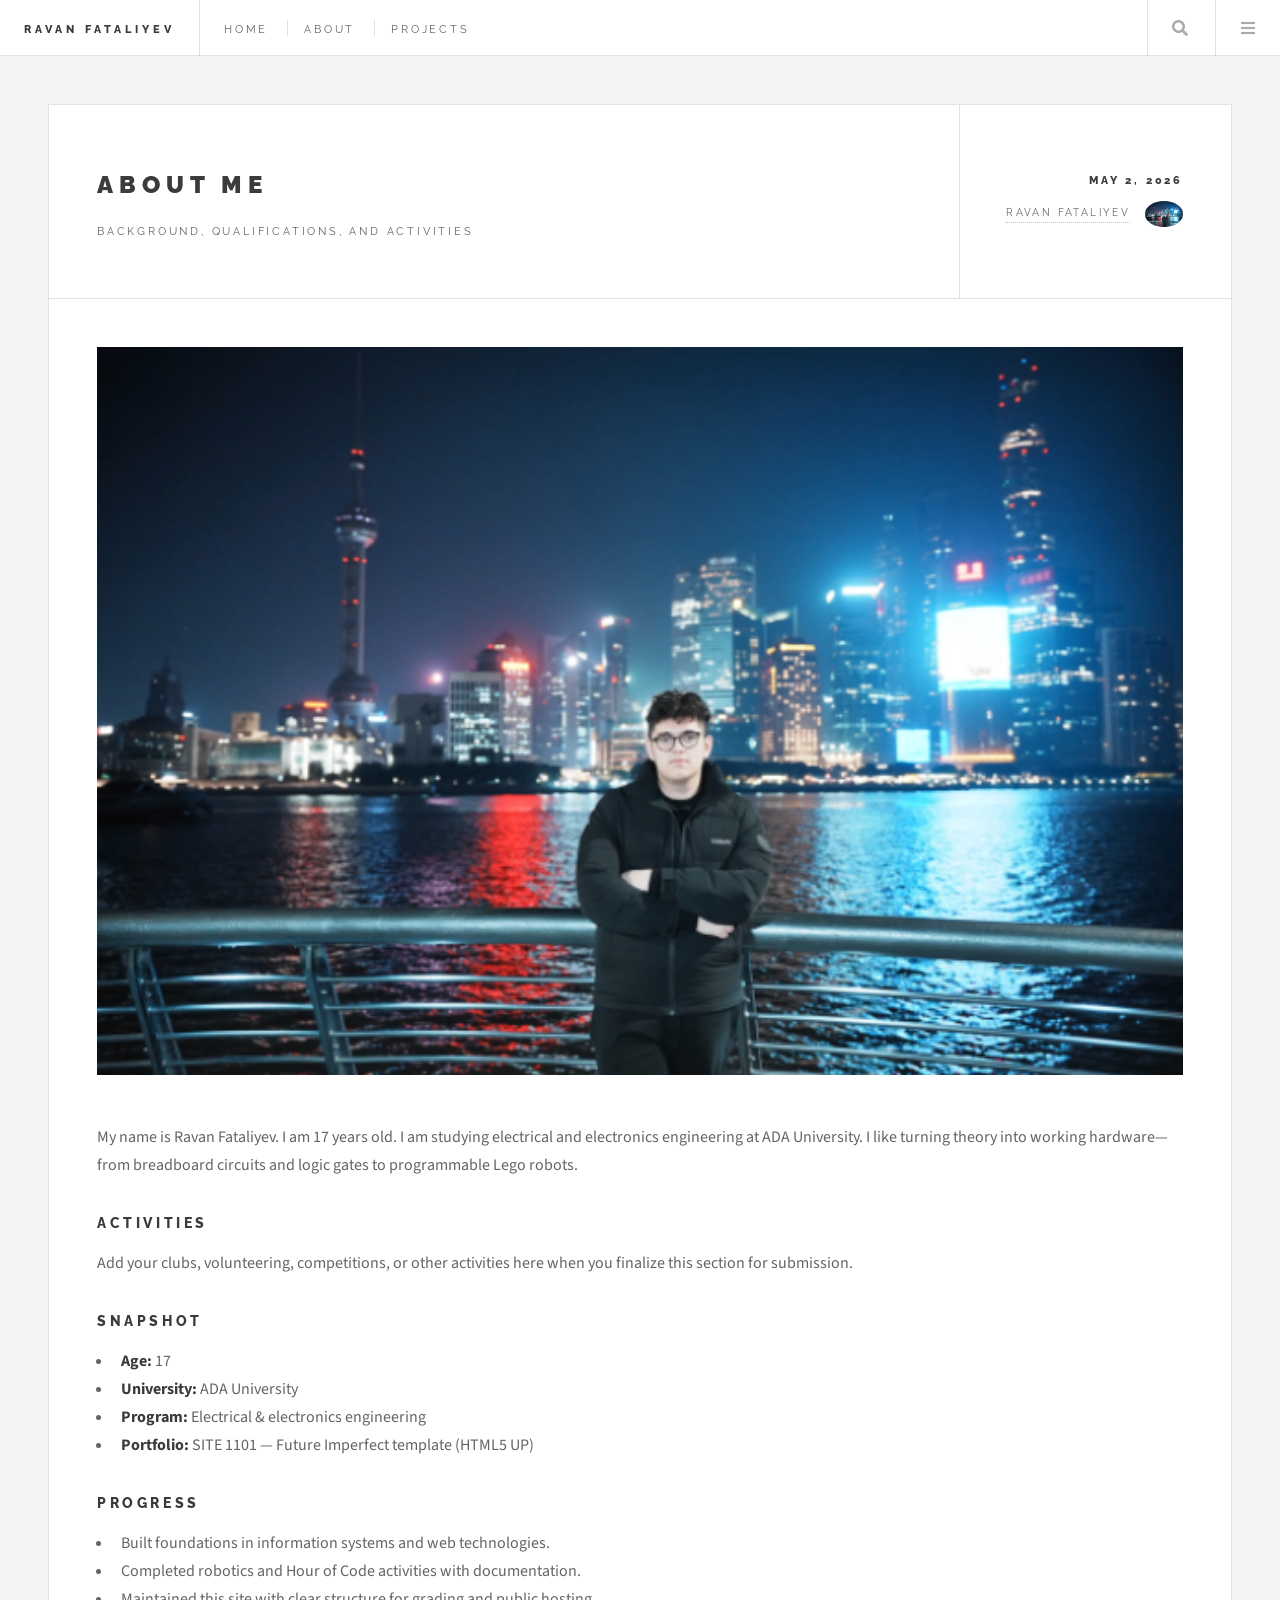
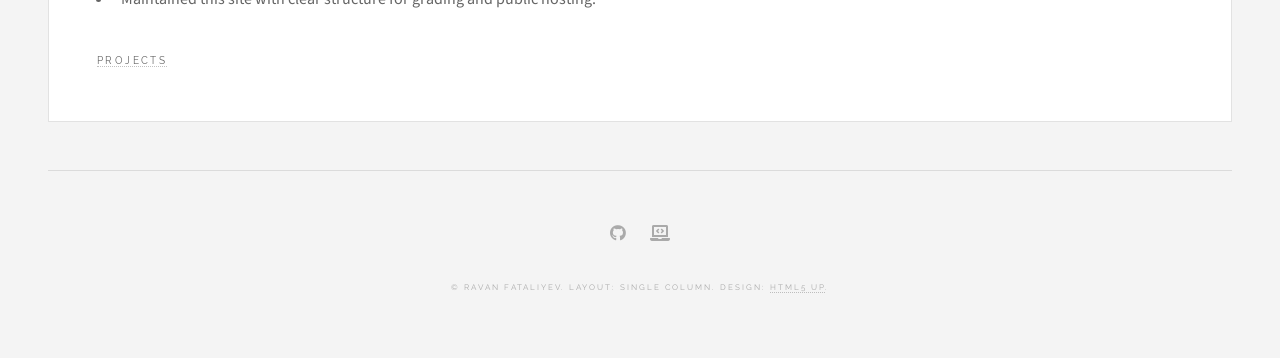
==== commit 53932f8f: "Update website design" ====
--- a/about.html
+++ b/about.html
@@ -8,17 +8,23 @@
 		<title>Ravan Fataliyev | About</title>
 		<meta charset="utf-8" />
 		<meta name="viewport" content="width=device-width, initial-scale=1, user-scalable=no" />
-		<link rel="stylesheet" href="assets/css/main.css" />
+		<link rel="preconnect" href="https://fonts.googleapis.com" crossorigin />
+		<link
+			rel="stylesheet"
+			href="https://fonts.googleapis.com/css?family=Source+Sans+Pro:400,700|Raleway:400,800,900"
+		/>
+		<link rel="stylesheet" href="/assets/css/main.css" />
+		<link rel="stylesheet" href="/assets/css/site.css" />
 	</head>
 	<body class="single is-preload">
 		<div id="wrapper">
 			<header id="header">
-				<h1><a href="index.html">Ravan Fataliyev</a></h1>
+				<h1><a href="/">Ravan Fataliyev</a></h1>
 				<nav class="links">
 					<ul>
-						<li><a href="index.html">Home</a></li>
-						<li><a href="about.html">About</a></li>
-						<li><a href="projects.html">Projects</a></li>
+						<li><a href="/">Home</a></li>
+						<li><a href="/about.html">About</a></li>
+						<li><a href="/projects.html">Projects</a></li>
 					</ul>
 				</nav>
 				<nav class="main">
@@ -45,19 +51,19 @@
 				<section>
 					<ul class="links">
 						<li>
-							<a href="index.html">
+							<a href="/">
 								<h3>Home</h3>
 								<p>Profile and introduction</p>
 							</a>
 						</li>
 						<li>
-							<a href="about.html">
+							<a href="/about.html">
 								<h3>About</h3>
 								<p>Background and activities</p>
 							</a>
 						</li>
 						<li>
-							<a href="projects.html">
+							<a href="/projects.html">
 								<h3>Projects</h3>
 								<p>Course work and media</p>
 							</a>
@@ -85,17 +91,17 @@
 				<article class="post">
 					<header>
 						<div class="title">
-							<h2><a href="about.html">About me</a></h2>
+							<h2><a href="/about.html">About me</a></h2>
 							<p>Background, qualifications, and activities</p>
 						</div>
 						<div class="meta">
 							<time class="published" datetime="2026-05-02">May 2, 2026</time>
-							<a href="about.html" class="author"
-								><span class="name">Ravan Fataliyev</span><img src="assets/images/photo-ravan.png" alt=""
+							<a href="/about.html" class="author"
+								><span class="name">Ravan Fataliyev</span><img src="/assets/images/photo-ravan.png" alt=""
 							/></a>
 						</div>
 					</header>
-					<span class="image featured"><img src="assets/images/photo-ravan.png" alt="Ravan Fataliyev" /></span>
+					<span class="image featured"><img src="/assets/images/photo-ravan.png" alt="Ravan Fataliyev" /></span>
 					<p>
 						My name is Ravan Fataliyev. I am 17 years old. I am studying electrical and electronics engineering
 						at ADA University. I like turning theory into working hardware—from breadboard circuits and logic
@@ -121,7 +127,7 @@
 					</ul>
 					<footer>
 						<ul class="stats">
-							<li><a href="projects.html">Projects</a></li>
+							<li><a href="/projects.html">Projects</a></li>
 						</ul>
 					</footer>
 				</article>
@@ -145,16 +151,16 @@
 					</li>
 				</ul>
 				<p class="copyright">
-					&copy; Ravan Fataliyev. Design:
+					&copy; Ravan Fataliyev. Layout: single column. Design:
 					<a href="https://html5up.net/future-imperfect" target="_blank" rel="noopener noreferrer">HTML5 UP</a>.
 				</p>
 			</section>
 		</div>
 
-		<script src="assets/js/jquery.min.js"></script>
-		<script src="assets/js/browser.min.js"></script>
-		<script src="assets/js/breakpoints.min.js"></script>
-		<script src="assets/js/util.js"></script>
-		<script src="assets/js/main.js"></script>
+		<script src="/assets/js/jquery.min.js"></script>
+		<script src="/assets/js/browser.min.js"></script>
+		<script src="/assets/js/breakpoints.min.js"></script>
+		<script src="/assets/js/util.js"></script>
+		<script src="/assets/js/main.js"></script>
 	</body>
 </html>
--- a/assets/css/site.css
+++ b/assets/css/site.css
@@ -0,0 +1,30 @@
+/* SITE 1101 — single column (no sidebar). Load after main.css. */
+
+#wrapper {
+	display: block !important;
+	max-width: min(90em, 100%);
+	width: 100%;
+	margin: 0 auto;
+	box-sizing: border-box;
+}
+
+#main {
+	width: 100%;
+	max-width: 100%;
+}
+
+/* Footer block below main (replaces sidebar footer) */
+#wrapper > section#footer {
+	border-top: solid 1px rgba(160, 160, 160, 0.3);
+	margin-top: 3em;
+	padding-top: 3em;
+	text-align: center;
+}
+
+#wrapper > section#footer .icons {
+	display: flex;
+	flex-wrap: wrap;
+	justify-content: center;
+	gap: 0.5em;
+	padding: 0;
+}
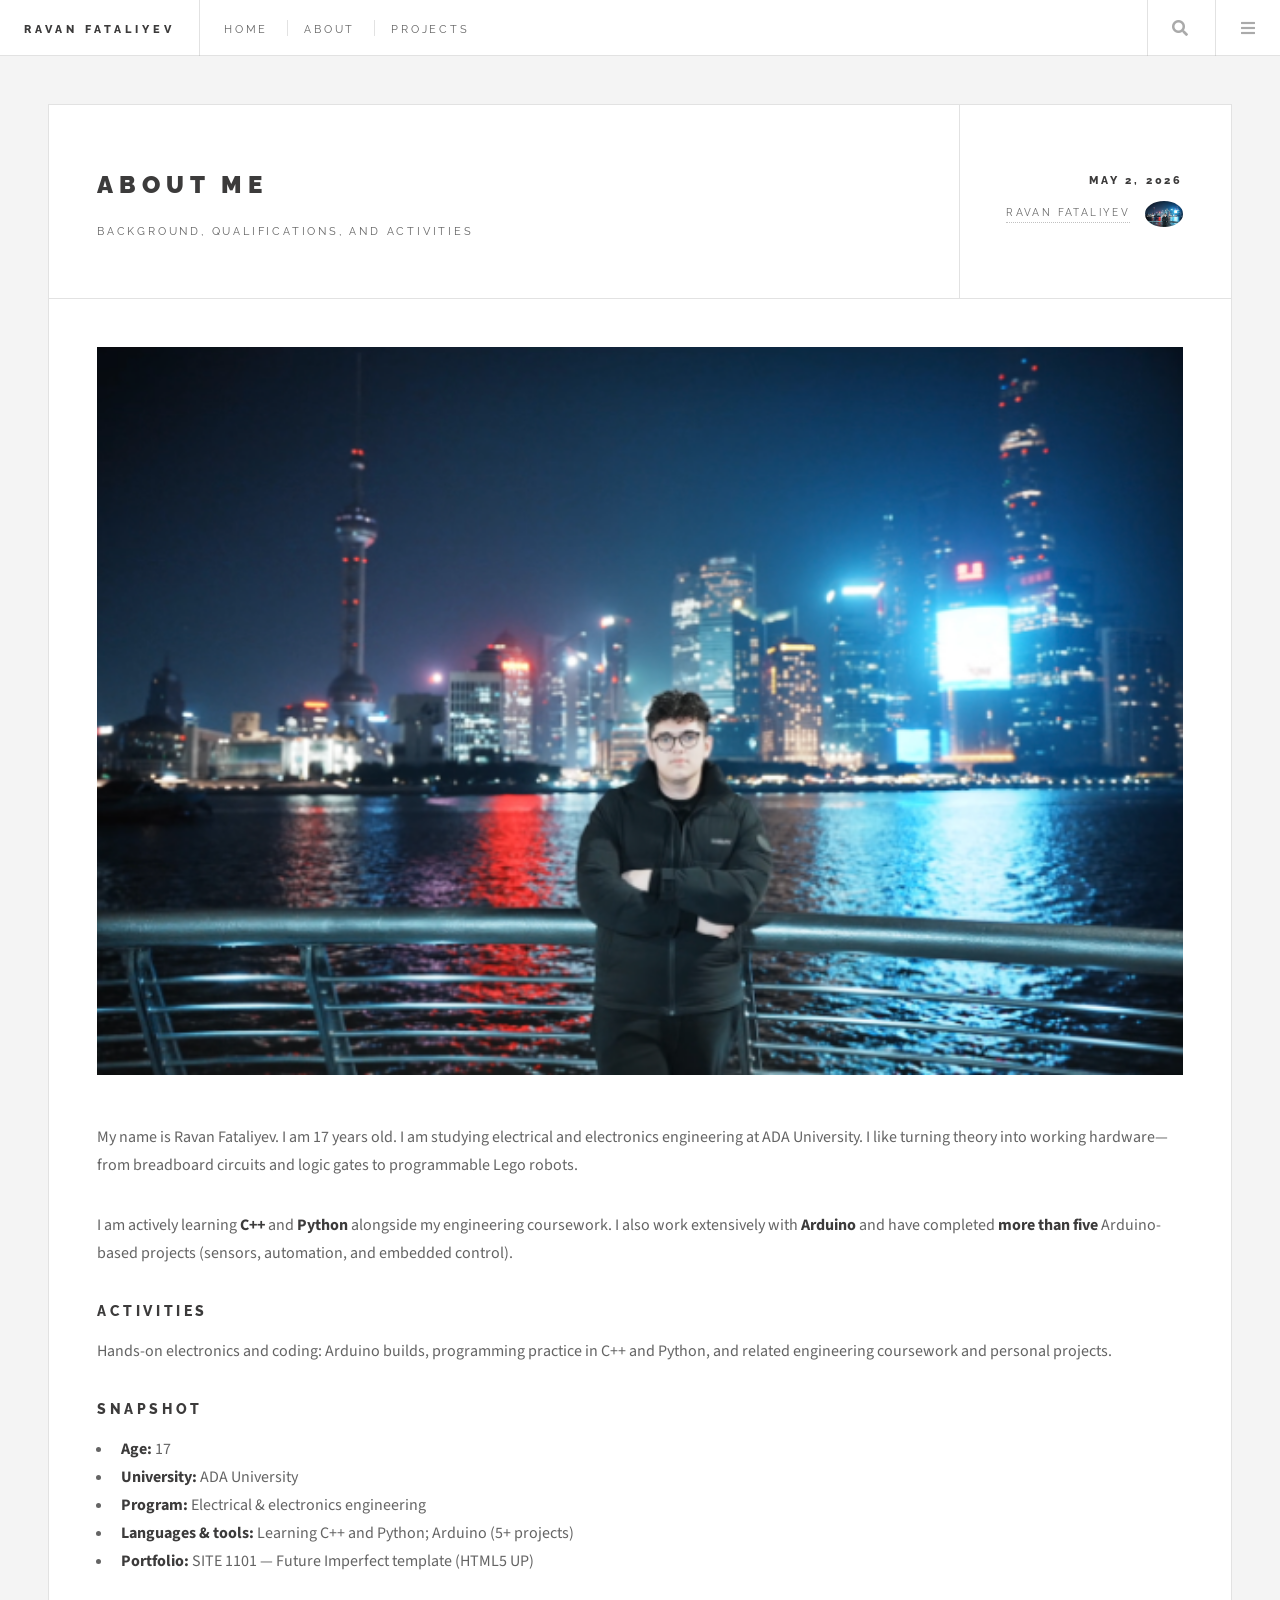
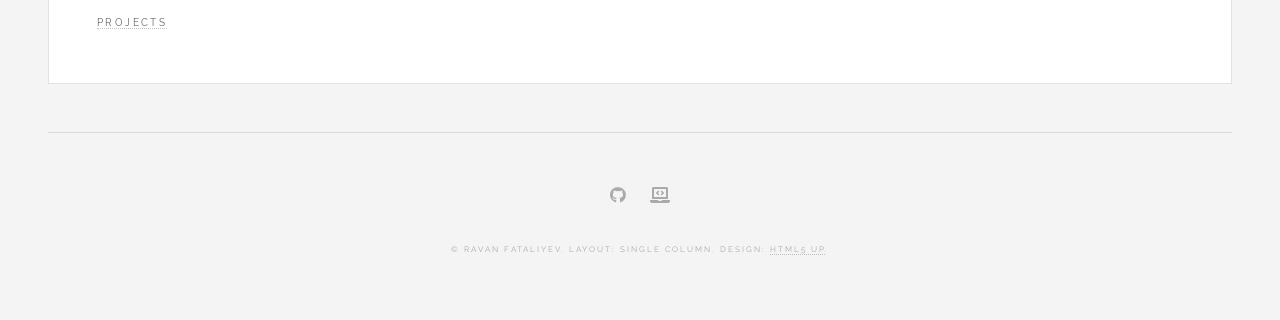
==== commit e485cc49: "Update website design" ====
--- a/about.html
+++ b/about.html
@@ -107,23 +107,23 @@
 						at ADA University. I like turning theory into working hardware—from breadboard circuits and logic
 						gates to programmable Lego robots.
 					</p>
+					<p>
+						I am actively learning <strong>C++</strong> and <strong>Python</strong> alongside my engineering
+						coursework. I also work extensively with <strong>Arduino</strong> and have completed
+						<strong>more than five</strong> Arduino-based projects (sensors, automation, and embedded control).
+					</p>
 					<h3>Activities</h3>
 					<p>
-						Add your clubs, volunteering, competitions, or other activities here when you finalize this section
-						for submission.
+						Hands-on electronics and coding: Arduino builds, programming practice in C++ and Python, and related
+						engineering coursework and personal projects.
 					</p>
 					<h3>Snapshot</h3>
 					<ul>
 						<li><strong>Age:</strong> 17</li>
 						<li><strong>University:</strong> ADA University</li>
 						<li><strong>Program:</strong> Electrical &amp; electronics engineering</li>
+						<li><strong>Languages &amp; tools:</strong> Learning C++ and Python; Arduino (5+ projects)</li>
 						<li><strong>Portfolio:</strong> SITE 1101 — Future Imperfect template (HTML5 UP)</li>
-					</ul>
-					<h3>Progress</h3>
-					<ul>
-						<li>Built foundations in information systems and web technologies.</li>
-						<li>Completed robotics and Hour of Code activities with documentation.</li>
-						<li>Maintained this site with clear structure for grading and public hosting.</li>
 					</ul>
 					<footer>
 						<ul class="stats">
